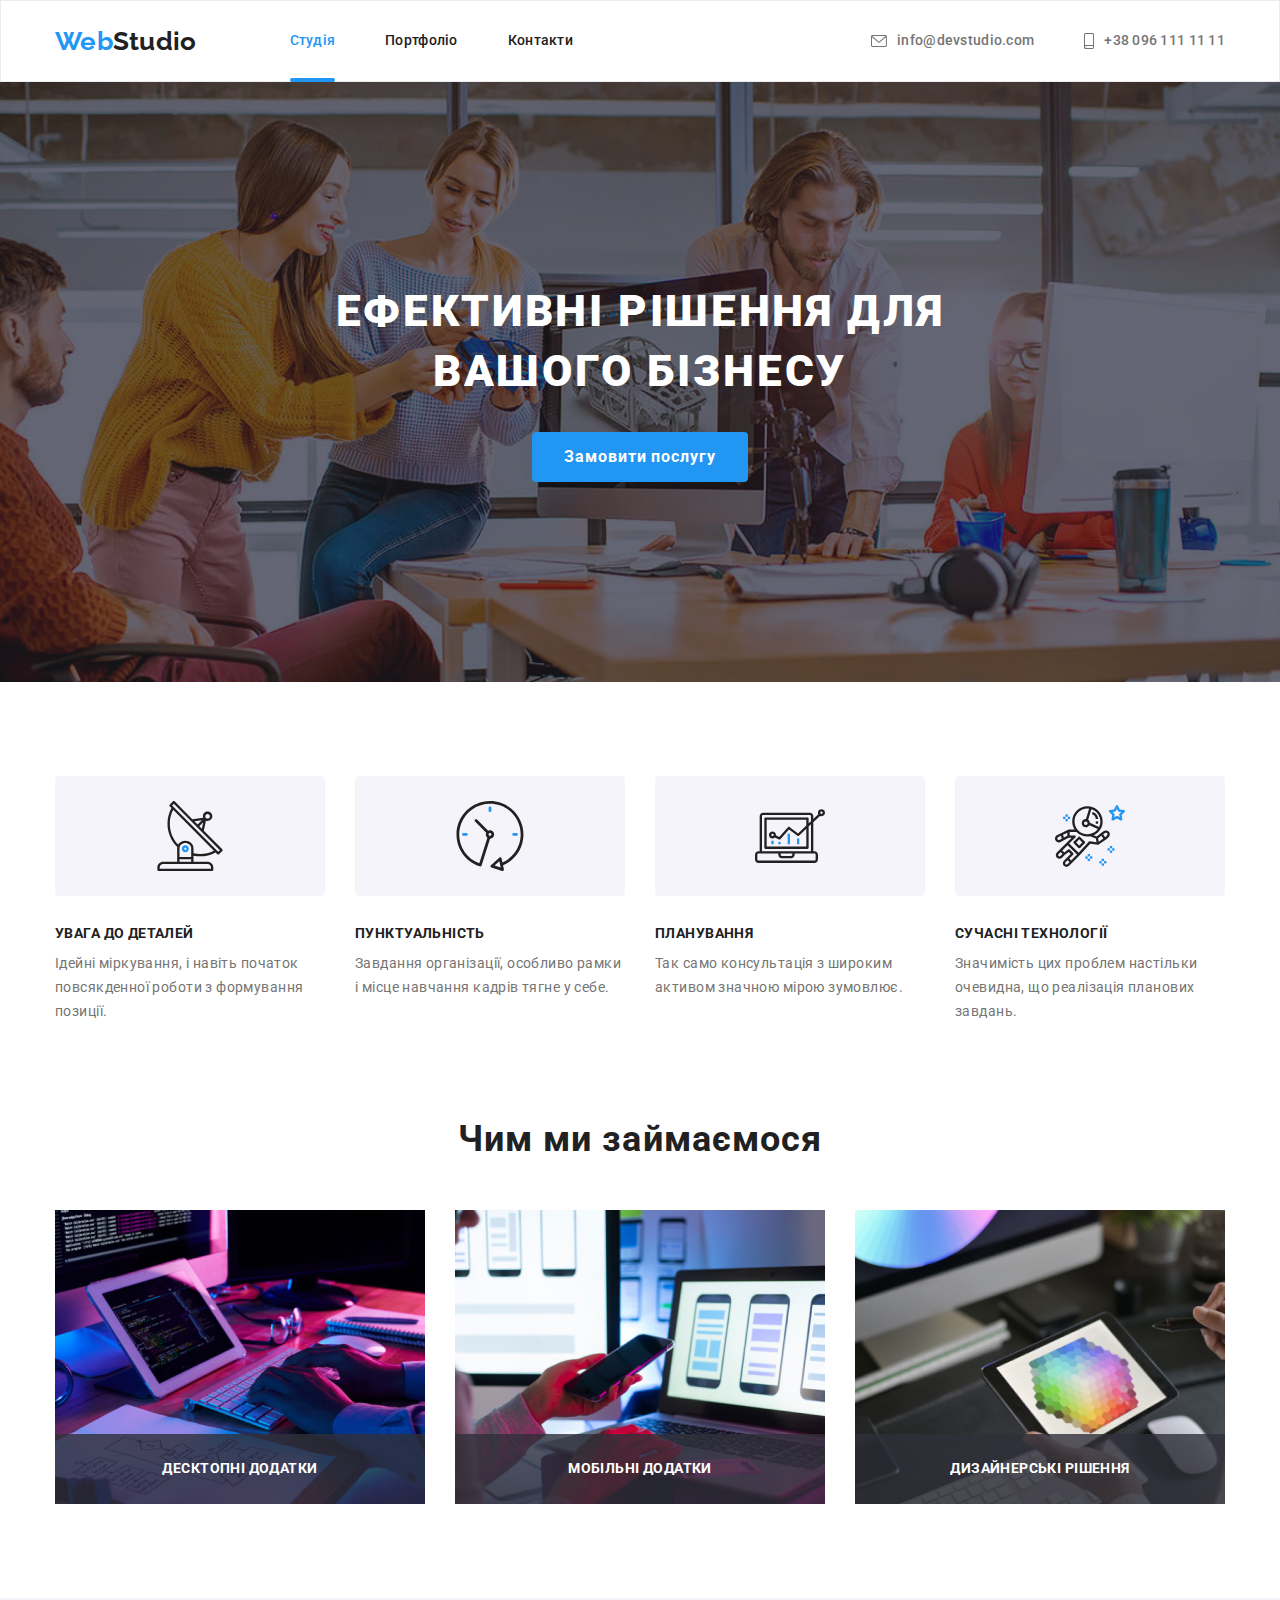
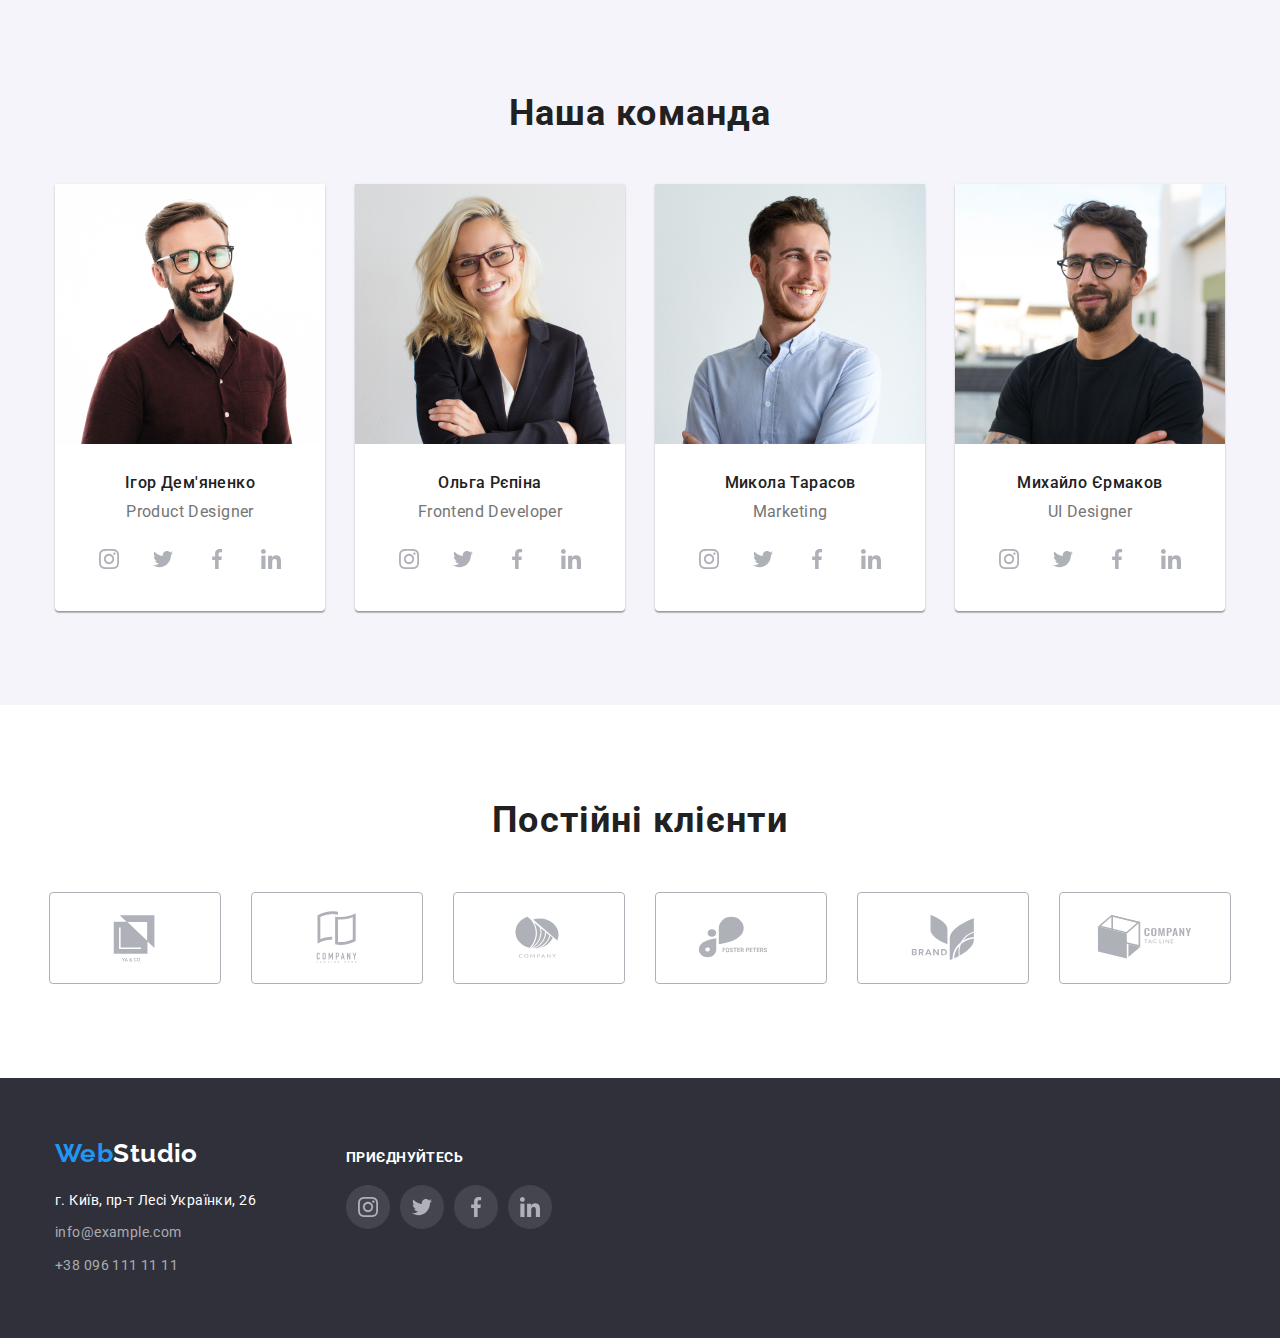
==== index.html @ fa8c1ff3 "HW4.5" ====
<!DOCTYPE html>
<html lang="uk">
  <head>
    <meta charset="UTF-8" />
    <meta http-equiv="X-UA-Compatible" content="IE=edge" />
    <meta name="viewport" content="width=device-width, initial-scale=1.0" />
    <link
      rel="stylesheet"
      href="https://cdnjs.cloudflare.com/ajax/libs/modern-normalize/2.0.0/modern-normalize.min.css"
    />
    <link rel="preconnect" href="https://fonts.googleapis.com" />
    <link rel="preconnect" href="https://fonts.gstatic.com" crossorigin />
    <link
      href="https://fonts.googleapis.com/css2?family=Raleway:wght@700&family=Roboto:wght@400;500;700;900&display=swap"
      rel="stylesheet"
    />
    <link rel="stylesheet" href="./styles/styles.css" />
    <title>WebStudio</title>
  </head>
  <body>
    <!--Header-->
    <header class="header">
      <div class="header__container container">
        <a href="./index.html" class="logo" lang="en"
          >Web<span class="logo__top">Studio</span></a
        >
        <nav class="header__nav nav">
          <ul class="nav__list">
            <li class="nav__item">
              <a href="./index.html" class="nav__link nav__link-current link"
                >Студія</a
              >
            </li>
            <li class="nav__item">
              <a href="./portfolio.html" class="nav__link link">Портфоліо</a>
            </li>
            <li class="nav__item">
              <a href="#footer__contacts" class="nav__link link">Контакти</a>
            </li>
          </ul>
        </nav>
        <ul class="info">
          <li class="info__item">
            <a href="mailto:info@devstudio.com" class="info__link link">
              <svg class="info__icon" width="16" height="12">
                <use href="/images/icons.svg#icon-mail"></use>
              </svg>
              info@devstudio.com</a
            >
          </li>
          <li class="info__item">
            <a href="tel:+380961111111" class="info__link link">
              <svg class="info__icon" width="10" height="16">
                <use href="/images/icons.svg#icon-phone"></use></svg
              >+38 096 111 11 11</a
            >
          </li>
        </ul>
      </div>
    </header>

    <main>
      <!--Hero-->
      <section class="hero">
        <h1 class="hero__title">
          Ефективні рішення для <br />
          вашого бізнесу
        </h1>
        <button class="hero__button" type="button">Замовити послугу</button>
      </section>

      <!--Advantages-->
      <section class="section advantages">
        <div class="advantages__container container">
          <h2 class="visually-hidden">Наші переваги</h2>
          <ul class="advantages__list">
            <li class="advantages__item">
              <div class="advantages__iconbox">
                <svg class="advantages__icon" width="70" height="70">
                  <use href="./images/icons.svg#icon-antenna"></use>
                </svg>
              </div>
              <h3 class="advantages__title">Увага до деталей</h3>
              <p class="advantages__description">
                Ідейні міркування, і навіть початок повсякденної роботи з
                формування позиції.
              </p>
            </li>
            <li class="advantages__item">
              <div class="advantages__iconbox">
                <svg class="advantages__icon" width="70" height="70">
                  <use href="./images/icons.svg#icon-clock1"></use>
                </svg>
              </div>
              <h3 class="advantages__title">Пунктуальність</h3>
              <p class="advantages__description">
                Завдання організації, особливо рамки і місце навчання кадрів
                тягне у себе.
              </p>
            </li>
            <li class="advantages__item">
              <div class="advantages__iconbox">
                <svg class="advantages__icon" width="70" height="70">
                  <use href="./images/icons.svg#icon-diagram1"></use>
                </svg>
              </div>
              <h3 class="advantages__title">Планування</h3>
              <p class="advantages__description">
                Так само консультація з широким активом значною мірою зумовлює.
              </p>
            </li>
            <li class="advantages__item">
              <div class="advantages__iconbox">
                <svg class="advantages__icon" width="70" height="70">
                  <use href="./images/icons.svg#icon-astronaut"></use>
                </svg>
              </div>
              <h3 class="advantages__title">Сучасні технології</h3>
              <p class="advantages__description">
                Значимість цих проблем настільки очевидна, що реалізація
                планових завдань.
              </p>
            </li>
          </ul>
        </div>
      </section>

      <!--Activities-->
      <section class="section activities">
        <div class="container">
          <h2 class="activities__title sub-title">Чим ми займаємося</h2>
          <ul class="activities__list">
            <li class="activities__item">
              <img
                class="activities__img"
                src="./images/img1.jpg"
                alt="Десктопні додатки"
                width="370"
              />
              <div class="activities__box">
                <h3 class="activities__heading">Десктопні додатки</h3>
              </div>
            </li>
            <li class="activities__item">
              <img
                class="activities__img"
                src="./images/img2.jpg"
                alt="Мобільні додатки"
                width="370"
              />
              <div class="activities__box">
                <h3 class="activities__heading">Мобільні додатки</h3>
              </div>
            </li>
            <li class="activities__item">
              <img
                class="activities__img"
                src="./images/img3.jpg"
                alt="Дизайнерські рішення"
                width="370"
              />
              <div class="activities__box">
                <h3 class="activities__heading">Дизайнерські рішення</h3>
              </div>
            </li>
          </ul>
        </div>
      </section>

      <!--Team-->
      <section class="section team">
        <div class="container">
          <h2 class="sub-title">Наша команда</h2>
          <ul class="team__list">
            <li class="team__item">
              <img
                class="team__img"
                src="./images/team1.jpg"
                alt="Ігор Дем'яненко"
                width="270"
              />
              <div class="team__content">
                <h3 class="team__title">Ігор Дем'яненко</h3>
                <p class="team__description" lang="en">Product Designer</p>
              </div>
              <ul class="team__socials socials">
                <li class="socials__item">
                  <a
                    class="socials__link"
                    href="https://www.instagram.com/"
                    rel="noopener noreferrer"
                    target="_blank"
                  >
                    <svg class="socials__icon" width="20" height="20">
                      <use href="./images/icons.svg#icon-instagram"></use>
                    </svg>
                  </a>
                </li>
                <li class="socials__item">
                  <a
                    class="socials__link"
                    href="https://twitter.com/home?lang=ru"
                    rel="noopener noreferrer"
                    target="_blank"
                  >
                    <svg class="socials__icon" width="20" height="20">
                      <use href="./images/icons.svg#icon-twitter"></use>
                    </svg>
                  </a>
                </li>
                <li class="socials__item">
                  <a
                    class="socials__link"
                    href="https://uk-ua.facebook.com/"
                    rel="noopener noreferrer"
                    target="_blank"
                  >
                    <svg class="socials__icon" width="20" height="20">
                      <use href="./images/icons.svg#icon-facebook"></use>
                    </svg>
                  </a>
                </li>
                <li class="socials__item">
                  <a
                    class="socials__link"
                    href="https://www.linkedin.com/home?originalSubdomain=ua"
                    rel="noopener noreferrer"
                    target="_blank"
                  >
                    <svg class="socials__icon" width="20" height="20">
                      <use href="./images/icons.svg#icon-linkedin"></use>
                    </svg>
                  </a>
                </li>
              </ul>
            </li>
            <li class="team__item">
              <img
                class="team__img"
                src="./images/team2.jpg"
                alt="Ольга Рєпіна"
                width="270"
              />
              <div class="team__content">
                <h3 class="team__title">Ольга Рєпіна</h3>
                <p class="team__description" lang="en">Frontend Developer</p>
              </div>
              <ul class="team__socials socials">
                <li class="socials__item">
                  <a
                    class="socials__link"
                    href="https://www.instagram.com/"
                    rel="noopener noreferrer"
                    target="_blank"
                  >
                    <svg class="socials__icon" width="20" height="20">
                      <use href="./images/icons.svg#icon-instagram"></use>
                    </svg>
                  </a>
                </li>
                <li class="socials__item">
                  <a
                    class="socials__link"
                    href="https://twitter.com/home?lang=ru"
                    rel="noopener noreferrer"
                    target="_blank"
                  >
                    <svg class="socials__icon" width="20" height="20">
                      <use href="./images/icons.svg#icon-twitter"></use>
                    </svg>
                  </a>
                </li>
                <li class="socials__item">
                  <a
                    class="socials__link"
                    href="https://uk-ua.facebook.com/"
                    rel="noopener noreferrer"
                    target="_blank"
                  >
                    <svg class="socials__icon" width="20" height="20">
                      <use href="./images/icons.svg#icon-facebook"></use>
                    </svg>
                  </a>
                </li>
                <li class="socials__item">
                  <a
                    class="socials__link"
                    href="https://www.linkedin.com/home?originalSubdomain=ua"
                    rel="noopener noreferrer"
                    target="_blank"
                  >
                    <svg class="socials__icon" width="20" height="20">
                      <use href="./images/icons.svg#icon-linkedin"></use>
                    </svg>
                  </a>
                </li>
              </ul>
            </li>
            <li class="team__item">
              <img
                class="team__img"
                src="./images/team3.jpg"
                alt="Микола Тарасов"
                width="270"
              />
              <div class="team__content">
                <h3 class="team__title">Микола Тарасов</h3>
                <p class="team__description" lang="en">Marketing</p>
              </div>
              <ul class="team__socials socials">
                <li class="socials__item">
                  <a
                    class="socials__link"
                    href="https://www.instagram.com/"
                    rel="noopener noreferrer"
                    target="_blank"
                  >
                    <svg class="socials__icon" width="20" height="20">
                      <use href="./images/icons.svg#icon-instagram"></use>
                    </svg>
                  </a>
                </li>
                <li class="socials__item">
                  <a
                    class="socials__link"
                    href="https://twitter.com/home?lang=ru"
                    rel="noopener noreferrer"
                    target="_blank"
                  >
                    <svg class="socials__icon" width="20" height="20">
                      <use href="./images/icons.svg#icon-twitter"></use>
                    </svg>
                  </a>
                </li>
                <li class="socials__item">
                  <a
                    class="socials__link"
                    href="https://uk-ua.facebook.com/"
                    rel="noopener noreferrer"
                    target="_blank"
                  >
                    <svg class="socials__icon" width="20" height="20">
                      <use href="./images/icons.svg#icon-facebook"></use>
                    </svg>
                  </a>
                </li>
                <li class="socials__item">
                  <a
                    class="socials__link"
                    href="https://www.linkedin.com/home?originalSubdomain=ua"
                    rel="noopener noreferrer"
                    target="_blank"
                  >
                    <svg class="socials__icon" width="20" height="20">
                      <use href="./images/icons.svg#icon-linkedin"></use>
                    </svg>
                  </a>
                </li>
              </ul>
            </li>
            <li class="team__item">
              <img
                class="team__img"
                src="./images/team4.jpg"
                alt="Михайло Єрмаков"
                width="270"
              />
              <div class="team__content">
                <h3 class="team__title">Михайло Єрмаков</h3>
                <p class="team__description" lang="en">UI Designer</p>
              </div>
              <ul class="team__socials socials">
                <li class="socials__item">
                  <a
                    class="socials__link"
                    href="https://www.instagram.com/"
                    rel="noopener noreferrer"
                    target="_blank"
                  >
                    <svg class="socials__icon" width="20" height="20">
                      <use href="./images/icons.svg#icon-instagram"></use>
                    </svg>
                  </a>
                </li>
                <li class="socials__item">
                  <a
                    class="socials__link"
                    href="https://twitter.com/home?lang=ru"
                    rel="noopener noreferrer"
                    target="_blank"
                  >
                    <svg class="socials__icon" width="20" height="20">
                      <use href="./images/icons.svg#icon-twitter"></use>
                    </svg>
                  </a>
                </li>
                <li class="socials__item">
                  <a
                    class="socials__link"
                    href="https://uk-ua.facebook.com/"
                    rel="noopener noreferrer"
                    target="_blank"
                  >
                    <svg class="socials__icon" width="20" height="20">
                      <use href="./images/icons.svg#icon-facebook"></use>
                    </svg>
                  </a>
                </li>
                <li class="socials__item">
                  <a
                    class="socials__link"
                    href="https://www.linkedin.com/home?originalSubdomain=ua"
                    rel="noopener noreferrer"
                    target="_blank"
                  >
                    <svg class="socials__icon" width="20" height="20">
                      <use href="./images/icons.svg#icon-linkedin"></use>
                    </svg>
                  </a>
                </li>
              </ul>
            </li>
          </ul>
        </div>
      </section>

      <!--Clients-->
      <section class="section clients">
        <div class="container">
          <h2 class="sub-title">Постійні клієнти</h2>
          <ul class="clients__list">
            <li class="clients__item">
              <a class="clients__link" href="#">
                <svg class="clients__icon" width="106" height="60">
                  <use href="./images/icons.svg#icon-client1"></use>
                </svg>
              </a>
            </li>
            <li class="clients__item">
              <a class="clients__link" href="#">
                <svg class="clients__icon" width="106" height="60">
                  <use href="./images/icons.svg#icon-client2"></use>
                </svg>
              </a>
            </li>
            <li class="clients__item">
              <a class="clients__link" href="#">
                <svg class="clients__icon" width="106" height="60">
                  <use href="./images/icons.svg#icon-client3"></use>
                </svg>
              </a>
            </li>
            <li class="clients__item">
              <a class="clients__link" href="#">
                <svg class="clients__icon" width="106" height="60">
                  <use href="./images/icons.svg#icon-client4"></use>
                </svg>
              </a>
            </li>
            <li class="clients__item">
              <a class="clients__link" href="#">
                <svg class="clients__icon" width="106" height="60">
                  <use href="./images/icons.svg#icon-client5"></use>
                </svg>
              </a>
            </li>
            <li class="clients__item">
              <a class="clients__link" href="#">
                <svg class="clients__icon" width="106" height="60">
                  <use href="./images/icons.svg#icon-client6"></use>
                </svg>
              </a>
            </li>
          </ul>
        </div>
      </section>
    </main>

    <!--Footer-->
    <footer class="footer">
      <div class="footer__container container">
        <div class="footer__contacts" id="footer__contacts">
          <a href="./index.html" class="logo" lang="en"
            >Web<span class="logo_buttom">Studio</span></a
          >
          <address class="footer__address address">
            <p class="address__info">г. Київ, пр-т Лесі Українки, 26</p>
            <ul class="address__list">
              <li class="address__item">
                <a href="mailto:info@devstudio.com" class="address__link">
                  info@example.com</a
                >
              </li>
              <li class="address__item">
                <a href="tel:+380961111111" class="address__link"
                  >+38 096 111 11 11</a
                >
              </li>
            </ul>
          </address>
        </div>

        <div class="footer__socials">
          <p class="footer__title">Приєднуйтесь</p>
          <ul class="socials">
            <li class="socials__item">
              <a
                class="socials__link socials__link--footer"
                href="https://www.instagram.com/"
                rel="noopener noreferrer"
                target="_blank"
              >
                <svg class="socials__icon" width="20" height="20">
                  <use href="./images/icons.svg#icon-instagram"></use>
                </svg>
              </a>
            </li>
            <li class="socials__item">
              <a
                class="socials__link socials__link--footer"
                href="https://twitter.com/home?lang=ru"
                rel="noopener noreferrer"
                target="_blank"
              >
                <svg class="socials__icon" width="20" height="20">
                  <use href="./images/icons.svg#icon-twitter"></use>
                </svg>
              </a>
            </li>
            <li class="socials__item">
              <a
                class="socials__link socials__link--footer"
                href="https://uk-ua.facebook.com/"
                rel="noopener noreferrer"
                target="_blank"
              >
                <svg class="socials__icon" width="20" height="20">
                  <use href="./images/icons.svg#icon-facebook"></use>
                </svg>
              </a>
            </li>
            <li class="socials__item">
              <a
                class="socials__link socials__link--footer"
                href="https://www.linkedin.com/home?originalSubdomain=ua"
                rel="noopener noreferrer"
                target="_blank"
              >
                <svg class="socials__icon" width="20" height="20">
                  <use href="./images/icons.svg#icon-linkedin"></use>
                </svg>
              </a>
            </li>
          </ul>
        </div>
      </div>
    </footer>
  </body>
</html>
---- styles/styles.css ----
:root {
  --main-font: "Roboto", sans-serif;
  --second-font: "Raleway", sans-serif;

  --main-color: #757575;
  --accent-color: #2196f3;
  --dark-color: #212121;
  --light-color: #ffffff;

  --dark-background: #2f303a;
  --light-background: #f5f4fa;
  --button-background: #2196f3;

  --icon-fill: #afb1b8;

  --transition-duration: 300ms;
  --transition-timing-function: cubic-bezier(0.4, 0, 0.2, 1);
}

*,
*::before,
*::after {
  box-sizing: border-box;
}

.visually-hidden {
  position: absolute !important;
  clip: rect(1px 1px 1px 1px);
  clip: rect(1px, 1px, 1px, 1px);
  padding: 0 !important;
  border: 0 !important;
  height: 1px !important;
  width: 1px !important;
  overflow: hidden;
}

body {
  margin: 0;
  padding: 0;

  color: var(--main-color);
  font-size: 14px;
  letter-spacing: 0.03em;
  font-family: var(--main-font);
}

h1,
h2,
h3,
p,
ul {
  margin: 0;
  padding: 0;
}

ul {
  list-style: none;
}

a {
  text-decoration: none;
  font-family: var(--main-font);
  cursor: pointer;
}

img {
  display: block;
}

.section {
  padding-top: 94px;
  padding-bottom: 94px;
}
.container {
  margin: 0 auto;
  padding-left: 15px;
  padding-right: 15px;
  width: 1200px;
}

.sub-title {
  margin-bottom: 50px;

  font-size: 36px;
  line-height: 1.17;
  text-align: center;
  letter-spacing: 0.03em;

  color: var(--dark-color);
}

.logo {
  font-family: var(--second-font);
  font-size: 26px;
  font-weight: 700;
  color: var(--accent-color);

  line-height: 1.19;
}

.logo_buttom {
  color: var(--light-color);
}

/*Header*/

.header {
  letter-spacing: 0.02em;
  line-height: 1.14;
  font-weight: 500;

  border: 1px solid #ececec;
}

.header__container {
  display: flex;
  align-items: center;
}

.logo__top {
  margin-right: 93px;

  color: var(--dark-color);
}

.nav__list {
  display: flex;
}

.nav__item:not(:last-child) {
  margin-right: 50px;
}

.nav__link {
  display: block;
  position: relative;
  padding-top: 32px;
  padding-bottom: 32px;

  color: var(--dark-color);

  transition-property: color;
  transition-duration: var(--transition-duration);
  transition-timing-function: var(--transition-timing-function);
}

.nav__link-current,
.link:hover,
.link:focus,
.link:active {
  color: var(--accent-color);
}

.nav__link-current::after {
  display: block;
  height: 4px;
  width: 100%;
  bottom: -1px;
  position: absolute;
  content: "";

  background-color: var(--button-background);
  border-radius: 2px;
}

.info {
  display: flex;
  margin-left: auto;
  gap: 50px;
}

.info__link {
  display: flex;
  align-items: center;
  padding-top: 32px;
  padding-bottom: 32px;

  color: var(--main-color);

  transition-property: color;
  transition-duration: var(--transition-duration);
  transition-timing-function: var(--transition-timing-function);
}

.info__icon {
  margin-right: 10px;

  fill: currentColor;
}

/*Hero*/

.hero {
  max-width: 1600px;
  margin: 0 auto;
  padding-top: 200px;
  padding-bottom: 200px;

  text-align: center;

  background-image: linear-gradient(
      to right,
      rgba(47, 48, 58, 0.4),
      rgba(47, 48, 58, 0.4)
    ),
    url(../images/hero.jpg);

  background-position: center;
  background-repeat: no-repeat;
}

.hero__title {
  margin-bottom: 30px;

  color: var(--light-color);
  font-style: normal;
  font-weight: 900;
  font-size: 44px;
  line-height: 1.36;
  letter-spacing: 0.06em;
  text-transform: uppercase;
}

.hero__button {
  padding: 10px 32px;

  font-weight: 700;
  font-size: 16px;
  line-height: 1.88;
  align-items: center;
  text-align: center;
  letter-spacing: 0.06em;
  color: var(--light-color);

  background-color: var(--button-background);
  border-radius: 4px;
  border-style: none;

  cursor: pointer;
  transition-property: opacity;
  transition-duration: var(--transition-duration);
  transition-timing-function: var(--transition-timing-function);
}

.hero__button:hover,
.hero__button:active,
.hero__button:focus {
  opacity: 0.8;
}

/*Advantages*/

.advantages {
  padding-bottom: 0;
}

.advantages__list {
  display: flex;
  margin-left: -30px;
}

.advantages__item {
  width: calc((100% - 3 * 30px) / 3);
  margin-left: 30px;
}

.advantages__iconbox {
  height: 120px;
  display: flex;
  justify-content: center;
  align-items: center;
  margin-bottom: 30px;
  background: var(--light-background);
  border-radius: 4px;
}

.advantages__title {
  margin-bottom: 10px;

  color: var(--dark-color);
  font-weight: 700;
  font-size: 14px;
  line-height: 1.14;
  text-transform: uppercase;
}

.advantages__description {
  line-height: 1.71;
}

/*Activities*/

.activities__list {
  display: flex;
  margin-left: -30px;
}

.activities__item {
  position: relative;
  width: calc((100% - 3 * 30px) / 3);
  margin-left: 30px;
}

.activities__box {
  height: 70px;
  width: 100%;
  position: absolute;
  bottom: 0;

  display: flex;
  justify-content: center;
  align-items: center;

  background: rgba(47, 48, 58, 0.8);
}

.activities__heading {
  font-size: 14px;
  line-height: 1.14;
  text-transform: uppercase;
  color: #ffffff;
}

/*Team*/

.team {
  background-color: var(--light-background);
}

.team__list {
  display: flex;
  margin-left: -30px;
}

.team__item {
  width: calc((100% - 4 * 30px) / 4);
  margin-left: 30px;
  padding-bottom: 30px;

  background-color: var(--light-color);
  box-shadow: 0px 1px 3px rgba(0, 0, 0, 0.12), 0px 1px 1px rgba(0, 0, 0, 0.14),
    0px 2px 1px rgba(0, 0, 0, 0.2);
  border-radius: 0px 0px 4px 4px;
}

.team__content {
  margin-top: 30px;
  margin-bottom: 16px;
  text-align: center;
  font-size: 16px;
  line-height: 1.18;
}

.team__title {
  margin-bottom: 10px;

  font-weight: 500;
  font-size: 16px;
  color: var(--dark-color);
}

.socials {
  display: flex;
  justify-content: center;
  align-items: center;
  gap: 10px;
}

.socials__link {
  display: flex;
  justify-content: center;
  align-items: center;
  width: 44px;
  height: 44px;

  border-radius: 50%;

  transition-property: background-color;
  transition-duration: var(--transition-duration);
  transition-timing-function: var(--transition-timing-function);
}

.socials__link:hover {
  background-color: var(--button-background);
}

.socials__icon {
  fill: var(--icon-fill);

  transition-property: fill;
  transition-duration: var(--transition-duration);
  transition-timing-function: var(--transition-timing-function);
}

.socials__link:hover .socials__icon {
  fill: var(--light-color);
}

/*Clients*/
.clients__list {
  display: flex;
  justify-content: center;
  align-items: center;
  gap: 30px;
}

.clients__link {
  display: flex;
  justify-content: center;
  align-items: center;
  padding: 15px 32px;

  border: 1px solid var(--icon-fill);
  border-radius: 4px;

  transition-property: border;
  transition-duration: var(--transition-duration);
  transition-timing-function: var(--transition-timing-function);
}

.clients__link:hover {
  border-color: var(--button-background);
}

.clients__icon {
  fill: var(--icon-fill);

  transition-property: fill;
  transition-duration: var(--transition-duration);
  transition-timing-function: var(--transition-timing-function);
}

.clients__link:hover .clients__icon {
  fill: var(--button-background);
}

/*Footer*/
.footer {
  padding-top: 60px;
  padding-bottom: 60px;

  background-color: var(--dark-background);
}

.footer__container {
  display: flex;
  align-items: baseline;
}

.footer__address {
  margin-top: 20px;

  font-style: normal;
  line-height: 1.71;
}

.address__info {
  margin-bottom: 9px;
  color: var(--light-color);
}

.address__item:not(:last-child) {
  margin-bottom: 9px;
}

.address__link {
  color: rgba(255, 255, 255, 0.6);

  transition-property: opacity;
  transition-duration: var(--transition-duration);
  transition-timing-function: var(--transition-timing-function);
}

.address__link:hover,
.address__link:focus,
.address__link:active {
  opacity: 0.7;
}

.footer__socials {
  margin-left: 90px;
}

.footer__title {
  margin-bottom: 20px;

  text-transform: uppercase;
  font-weight: 700;
  color: var(--light-color);
}

.socials__link--footer {
  background: rgba(255, 255, 255, 0.1);
}

/*Portfolio*/
.buttons-list {
  display: flex;
  justify-content: center;
  gap: 8px;
  margin-bottom: 50px;
}

.buttons-list__button {
  padding: 6px 22px;

  font-size: 16px;
  line-height: 1.625;
  font-weight: 500;
  letter-spacing: 0.03em;

  background-color: var(--light-background);
  border-radius: 4px;
  border-style: none;

  transition-property: background-color, color, box-shadow;
  transition-duration: var(--transition-duration);
  transition-timing-function: var(--transition-timing-function);
}

.buttons-list__button:hover,
.buttons-list__button:active,
.buttons-list__button:focus {
  color: var(--light-color);

  background-color: var(--button-background);
  box-shadow: 0px 3px 1px rgba(0, 0, 0, 0.1), 0px 1px 2px rgba(0, 0, 0, 0.08),
    0px 2px 2px rgba(0, 0, 0, 0.12);
  cursor: pointer;
}

.portfolio__list {
  display: flex;
  flex-wrap: wrap;
  margin-top: -30px;
  margin-left: -30px;
}

.portfolio__item {
  width: calc((100% - 3 * 30px) / 3);
  margin-top: 30px;
  margin-left: 30px;
}

.portfolio__link {
  display: block;

  transition-property: box-shadow;
  transition-duration: var(--transition-duration);
  transition-timing-function: var(--transition-timing-function);
}

.portfolio__link:hover {
  box-shadow: 0px 1px 1px rgba(0, 0, 0, 0.12), 0px 4px 4px rgba(0, 0, 0, 0.06),
    1px 4px 6px rgba(0, 0, 0, 0.16);
}
.portfolio__text {
  padding-top: 20px;
  padding-bottom: 20px;
  padding-left: 24px;

  border: 1px solid #eeeeee;
  border-top: none;
}

.portfolio__box {
  position: relative;

  overflow: hidden;
}

.portfolio__description {
  height: 100%;
  position: absolute;
  top: 0;
  padding: 63px 24px;

  font-size: 18px;
  line-height: 1.56;
  color: var(--light-color);

  background: rgba(33, 150, 243, 0.9);

  transform: translateY(100%);
  z-index: 0;

  transition-property: transform;
  transition-duration: var(--transition-duration);
  transition-timing-function: var(--transition-timing-function);
}

.portfolio__link:hover .portfolio__description {
  transform: translateY(0);
}

.portfolio__heading {
  font-weight: 700;
  font-size: 18px;
  line-height: 2;

  letter-spacing: 0.06em;

  color: var(--dark-color);
}

.portfolio__sub-title {
  font-size: 16px;
  line-height: 1.88;
  color: var(--main-color);
}
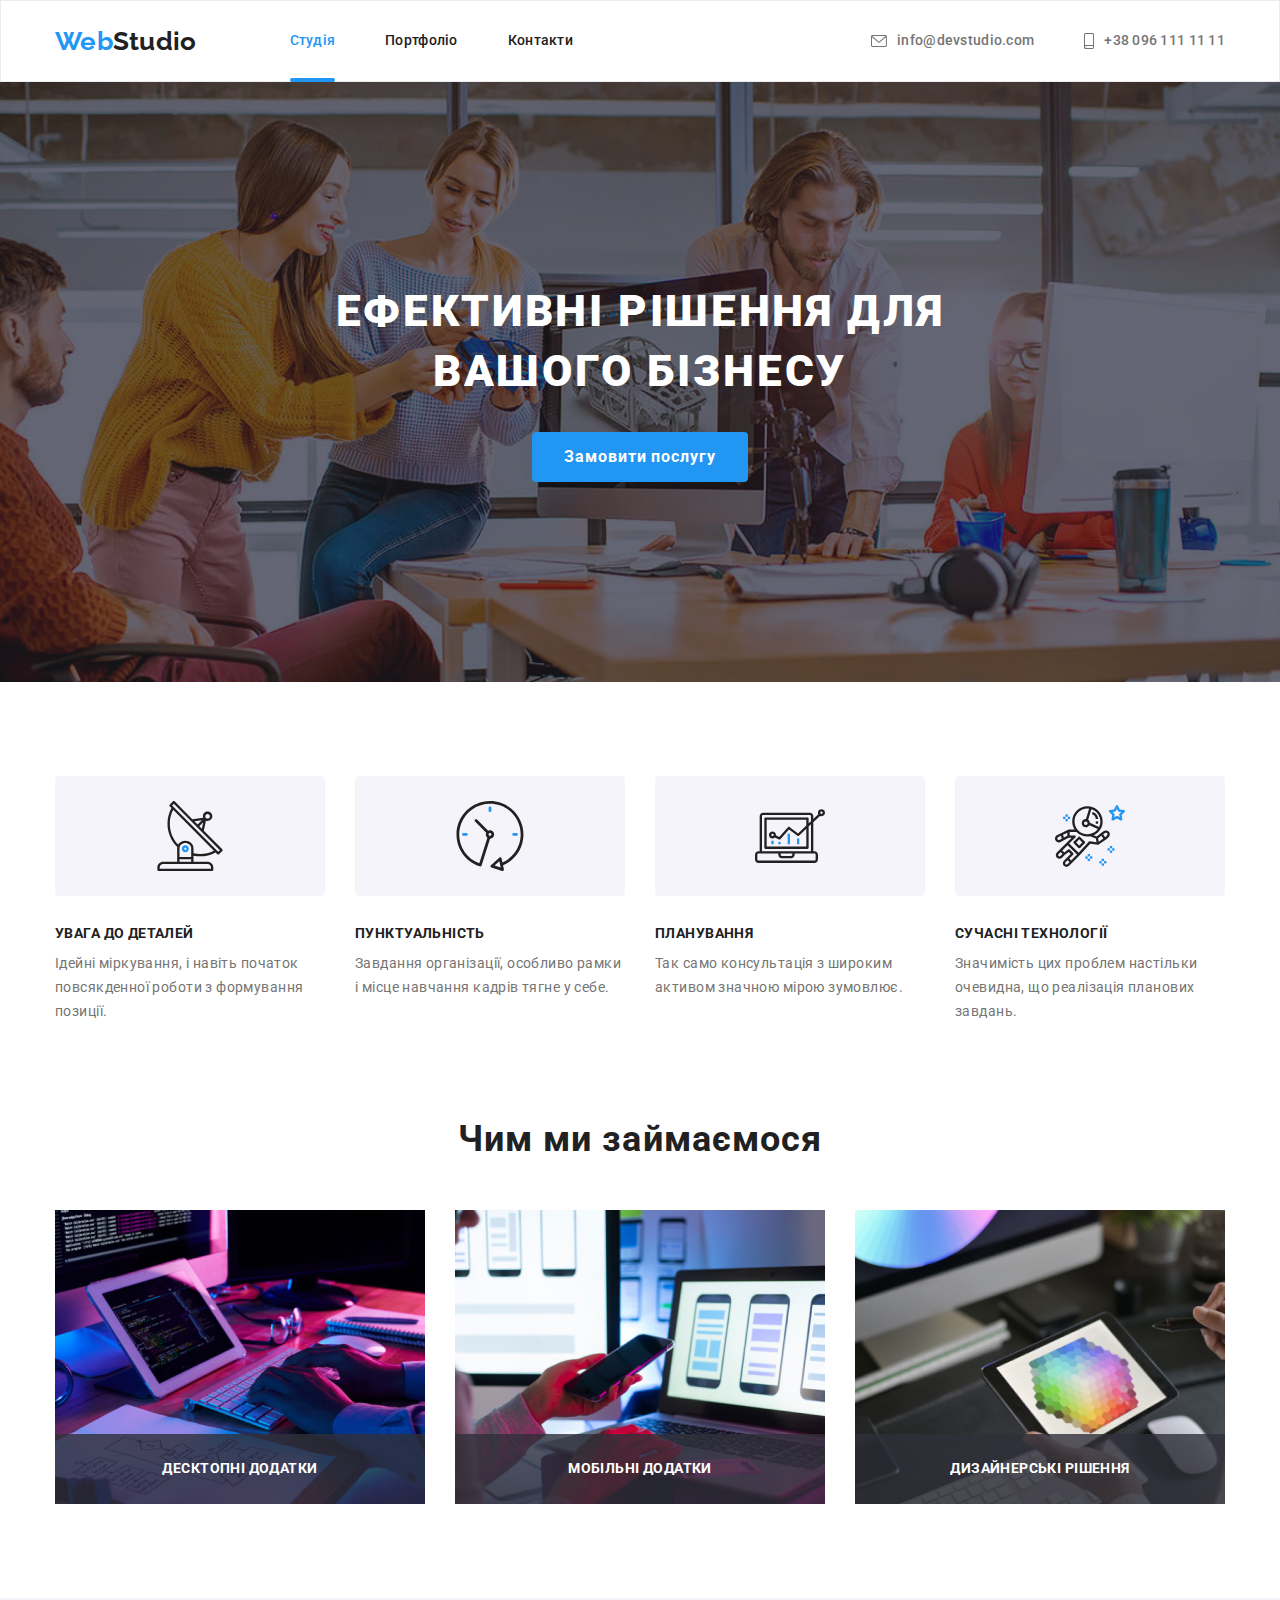
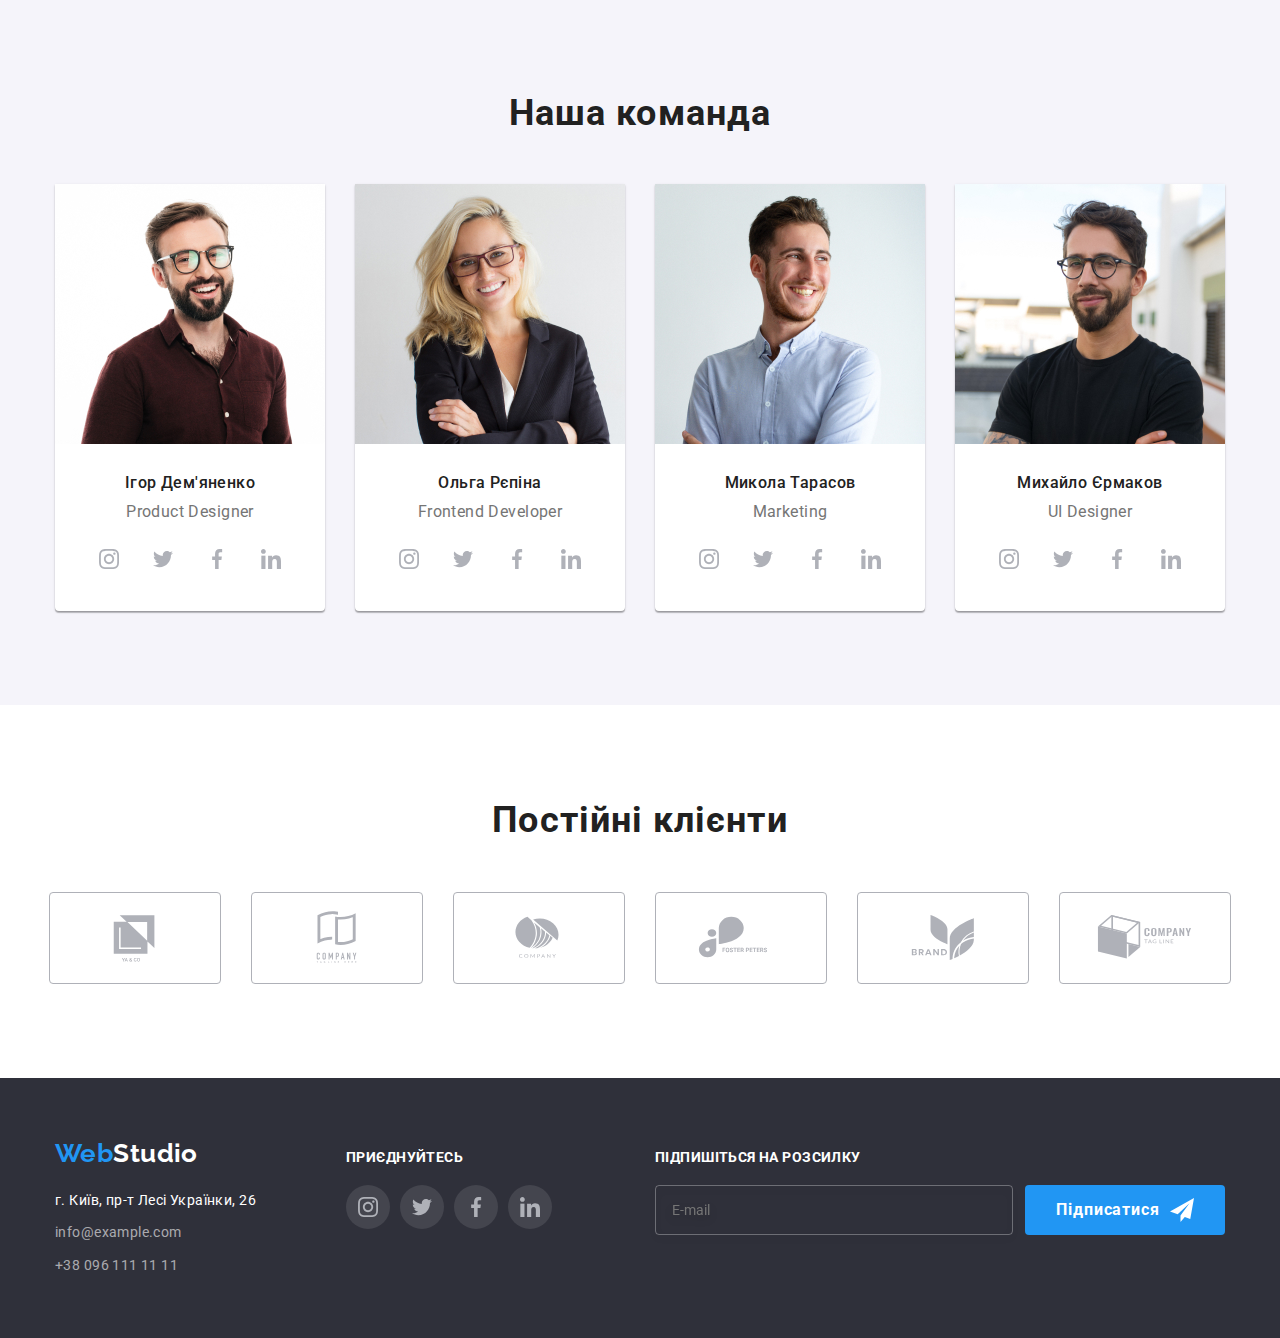
==== commit ec73a509: "HW6" ====
--- a/index.html
+++ b/index.html
@@ -4,6 +4,24 @@
     <meta charset="UTF-8" />
     <meta http-equiv="X-UA-Compatible" content="IE=edge" />
     <meta name="viewport" content="width=device-width, initial-scale=1.0" />
+    <link
+      rel="apple-touch-icon"
+      sizes="180x180"
+      href="images/favicon//apple-touch-icon.png"
+    />
+    <link
+      rel="icon"
+      type="image/png"
+      sizes="32x32"
+      href="images/favicon//favicon-32x32.png"
+    />
+    <link
+      rel="icon"
+      type="image/png"
+      sizes="16x16"
+      href="images/favicon//favicon-16x16.png"
+    />
+    <link rel="manifest" href="images/favicon//site.webmanifest" />
     <link
       rel="stylesheet"
       href="https://cdnjs.cloudflare.com/ajax/libs/modern-normalize/2.0.0/modern-normalize.min.css"
@@ -43,7 +61,7 @@
           <li class="info__item">
             <a href="mailto:info@devstudio.com" class="info__link link">
               <svg class="info__icon" width="16" height="12">
-                <use href="/images/icons.svg#icon-mail"></use>
+                <use href="./images/icons.svg#icon-mail"></use>
               </svg>
               info@devstudio.com</a
             >
@@ -51,7 +69,7 @@
           <li class="info__item">
             <a href="tel:+380961111111" class="info__link link">
               <svg class="info__icon" width="10" height="16">
-                <use href="/images/icons.svg#icon-phone"></use></svg
+                <use href="./images/icons.svg#icon-phone"></use></svg
               >+38 096 111 11 11</a
             >
           </li>
@@ -66,7 +84,9 @@
           Ефективні рішення для <br />
           вашого бізнесу
         </h1>
-        <button class="hero__button" type="button">Замовити послугу</button>
+        <button class="hero__button" type="button" data-modal-open>
+          Замовити послугу
+        </button>
       </section>
 
       <!--Advantages-->
@@ -553,7 +573,84 @@
             </li>
           </ul>
         </div>
+        <div class="footer__subscription">
+          <p class="footer__title">Підпишіться на розсилку</p>
+          <form class="footer__form" action="">
+            <input
+              class="footer__input"
+              type="email"
+              name="email"
+              placeholder="E-mail"
+            />
+            <button class="footer__button" type="submit">
+              Підписатися
+              <svg class="" width="24" height="24">
+                <use href="./images/icons.svg#icon-send"></use>
+              </svg>
+            </button>
+          </form>
+        </div>
       </div>
     </footer>
+
+    <!--Модалка-->
+    <div class="backdrop is-hidden" data-modal>
+      <div class="modal">
+        <button class="modal__btn" type="button" data-modal-close>
+          <svg class="modal__icon--btn" width="11" height="11">
+            <use href="./images/icons.svg#icon-cross"></use>
+          </svg>
+        </button>
+        <form action="" class="modal__form">
+          <p class="modal__heading">Залиште свої дані, ми вам передзвонимо</p>
+          <label class="modal__label" for="name">Ім'я</label>
+          <div class="modal__field">
+            <input class="modal__input" type="text" id="name" required />
+            <svg class="modal__icon" width="18" height="18">
+              <use href="./images/icons.svg#icon-person"></use>
+            </svg>
+          </div>
+          <label class="modal__label" for="phone">Телефон</label>
+          <div class="modal__field">
+            <input class="modal__input" type="tel" id="phone" required />
+            <svg class="modal__icon" width="18" height="18">
+              <use href="./images/icons.svg#icon-tel"></use>
+            </svg>
+          </div>
+          <label class="modal__label" for="email">Пошта</label>
+          <div class="modal__field">
+            <input class="modal__input" type="email" id="email" required />
+            <svg class="modal__icon" width="18" height="18">
+              <use href="./images/icons.svg#icon-email"></use>
+            </svg>
+          </div>
+          <label class="modal__label" for="email">Коментар</label>
+          <textarea
+            class="modal__comment"
+            name="comment"
+            id="comment"
+            placeholder="Введіть текст"
+          ></textarea>
+
+          <label class="modal__label--check" for="check">
+            <input
+              class="visually-hidden modal__input--check"
+              type="checkbox"
+              name="check"
+              id="check"
+            />
+            <span class="modal__check">
+              <svg class="modal__icon--check" width="11" height="8">
+                <use href="./images/icons.svg#icon-check"></use>
+              </svg>
+            </span>
+            Погоджуюся з розсилкою та приймаю
+            <a class="modal__link" href="#"> Умови договору</a></label
+          >
+          <button class="modal__submit" type="submit">Відправити</button>
+        </form>
+      </div>
+    </div>
+    <script src="./js/modal.js"></script>
   </body>
 </html>
--- a/styles/styles.css
+++ b/styles/styles.css
@@ -227,7 +227,7 @@
   font-weight: 700;
   font-size: 16px;
   line-height: 1.88;
-  align-items: center;
+
   text-align: center;
   letter-spacing: 0.06em;
   color: var(--light-color);
@@ -493,6 +493,66 @@
   background: rgba(255, 255, 255, 0.1);
 }
 
+.footer__subscription {
+  margin-left: auto;
+}
+
+.footer__form {
+  display: flex;
+}
+
+.footer__input {
+  display: flex;
+  align-items: center;
+  width: 358px;
+  height: 50px;
+  margin-right: 12px;
+  padding-left: 16px;
+
+  color: var(--main-color);
+
+  background-color: inherit;
+  border: 1px solid rgba(255, 255, 255, 0.3);
+  filter: drop-shadow(0px 4px 4px rgba(0, 0, 0, 0.15));
+  border-radius: 4px;
+
+  transition-property: border-color;
+  transition-duration: var(--transition-duration);
+  transition-timing-function: var(--transition-timing-function);
+
+  outline: none;
+  cursor: pointer;
+}
+
+.footer__input:focus,
+.footer__input:hover,
+.footer__input:active {
+  border-color: var(--accent-color);
+}
+
+.footer__button {
+  width: 200px;
+  display: flex;
+  justify-content: center;
+  align-items: center;
+  gap: 10px;
+
+  font-weight: 700;
+  font-size: 16px;
+  line-height: 1.88;
+  letter-spacing: 0.06em;
+  color: var(--light-color);
+  background-color: var(--button-background);
+
+  border-radius: 4px;
+  border-style: none;
+
+  cursor: pointer;
+  transition-property: opacity;
+  transition-duration: var(--transition-duration);
+  transition-timing-function: var(--transition-timing-function);
+}
+
 /*Portfolio*/
 .buttons-list {
   display: flex;
@@ -608,3 +668,232 @@
   line-height: 1.88;
   color: var(--main-color);
 }
+
+/*Backdrop*/
+
+.backdrop {
+  position: fixed;
+  top: 0;
+  left: 0;
+  width: 100%;
+  height: 100%;
+
+  background: rgba(0, 0, 0, 0.2);
+
+  transition-duration: opacity;
+  transition-duration: var(--transition-duration);
+  transition-timing-function: var(--transition-timing-function);
+}
+
+.backdrop.is-hidden {
+  opacity: 0;
+  pointer-events: none;
+}
+
+.modal {
+  position: absolute;
+  top: 50%;
+  left: 50%;
+  transform: translate(-50%, -50%) scale(1);
+
+  width: 528px;
+  min-height: 581px;
+  padding: 40px;
+
+  box-shadow: 0px 1px 3px rgba(0, 0, 0, 0.12), 0px 1px 1px rgba(0, 0, 0, 0.14),
+    0px 2px 1px rgba(0, 0, 0, 0.2);
+  border-radius: 4px;
+  background: var(--light-color);
+
+  transition-duration: transform;
+  transition-duration: var(--transition-duration);
+  transition-timing-function: var(--transition-timing-function);
+}
+
+.is-hidden .modal {
+  transform: translate(-50%, -50%) scale(0.8);
+}
+
+.modal__btn {
+  display: flex;
+  justify-content: center;
+  align-items: center;
+  width: 30px;
+  height: 30px;
+
+  position: absolute;
+  top: 8px;
+  right: 8px;
+
+  background: transparent;
+  border-radius: 50%;
+  border: 1px solid rgba(0, 0, 0, 0.1);
+
+  cursor: pointer;
+}
+
+.modal__icon--btn {
+  transition-duration: fill;
+  transition-duration: var(--transition-duration);
+  transition-timing-function: var(--transition-timing-function);
+}
+
+.modal__btn:hover .modal__icon--btn,
+.modal__btn:active .modal__icon--btn,
+.modal__btn:focus .modal__icon--btn {
+  fill: var(--accent-color);
+}
+
+/*Modal form*/
+
+.modal__heading {
+  margin-bottom: 12px;
+
+  text-align: center;
+  font-weight: 700;
+  font-size: 20px;
+  line-height: 1.15;
+  color: var(--dark-color);
+}
+
+.modal__label {
+  display: block;
+  margin-bottom: 4px;
+
+  font-size: 12px;
+  line-height: 1.17;
+  letter-spacing: 0.01em;
+}
+
+.modal__field {
+  position: relative;
+  margin-bottom: 10px;
+}
+
+.modal__icon {
+  position: absolute;
+  top: 50%;
+  left: 12px;
+  transform: translateY(-50%);
+
+  transition-duration: fill;
+  transition-duration: var(--transition-duration);
+  transition-timing-function: var(--transition-timing-function);
+}
+
+.modal__input {
+  width: 100%;
+  height: 40px;
+  padding-left: 42px;
+
+  font-size: 12px;
+  line-height: 1.17;
+  letter-spacing: 0.01em;
+
+  border: 1px solid rgba(33, 33, 33, 0.2);
+  border-radius: 4px;
+
+  outline: none;
+  transition-duration: border-color;
+  transition-duration: var(--transition-duration);
+  transition-timing-function: var(--transition-timing-function);
+
+  cursor: pointer;
+}
+
+.modal__input:focus,
+.modal__input:hover,
+.modal__input:active,
+.modal__comment:focus,
+.modal__comment:active,
+.modal__comment:hover {
+  border-color: var(--accent-color);
+}
+
+.modal__input:hover + .modal__icon {
+  fill: var(--accent-color);
+}
+
+.modal__comment {
+  width: 100%;
+  height: 120px;
+  margin-bottom: 20px;
+  padding: 12px 16px;
+
+  font-size: 12px;
+  line-height: 1.17;
+  letter-spacing: 0.01em;
+
+  border: 1px solid rgba(33, 33, 33, 0.2);
+  border-radius: 4px;
+
+  resize: none;
+  outline: none;
+
+  transition-duration: border-color;
+  transition-duration: var(--transition-duration);
+  transition-timing-function: var(--transition-timing-function);
+}
+
+.modal__comment::placeholder {
+  color: rgba(117, 117, 117, 0.5);
+}
+
+.modal__label--check {
+  display: flex;
+  justify-content: center;
+  align-items: center;
+  margin-bottom: 30px;
+
+  cursor: pointer;
+}
+
+.modal__label--check:focus-within .modal__check {
+  border-color: var(--button-background);
+}
+
+.modal__check {
+  display: flex;
+  justify-content: center;
+  align-items: center;
+
+  width: 16px;
+  height: 16px;
+  margin-right: 7px;
+
+  border: 2px solid var(--dark-color);
+  border-radius: 4px;
+}
+
+.modal__input--check:checked + .modal__check {
+  border-color: var(--button-background);
+  background-color: var(--button-background);
+}
+
+.modal__link {
+  margin-left: 3px;
+  color: var(--accent-color);
+  text-decoration: underline;
+}
+
+.modal__submit {
+  display: block;
+  margin: 0 auto;
+  padding: 10px 52px;
+  font-weight: 700;
+  font-size: 16px;
+  line-height: 1.88;
+
+  text-align: center;
+  letter-spacing: 0.06em;
+  color: var(--light-color);
+  background-color: var(--button-background);
+
+  border-radius: 4px;
+  border-style: none;
+
+  cursor: pointer;
+  transition-property: opacity;
+  transition-duration: var(--transition-duration);
+  transition-timing-function: var(--transition-timing-function);
+}
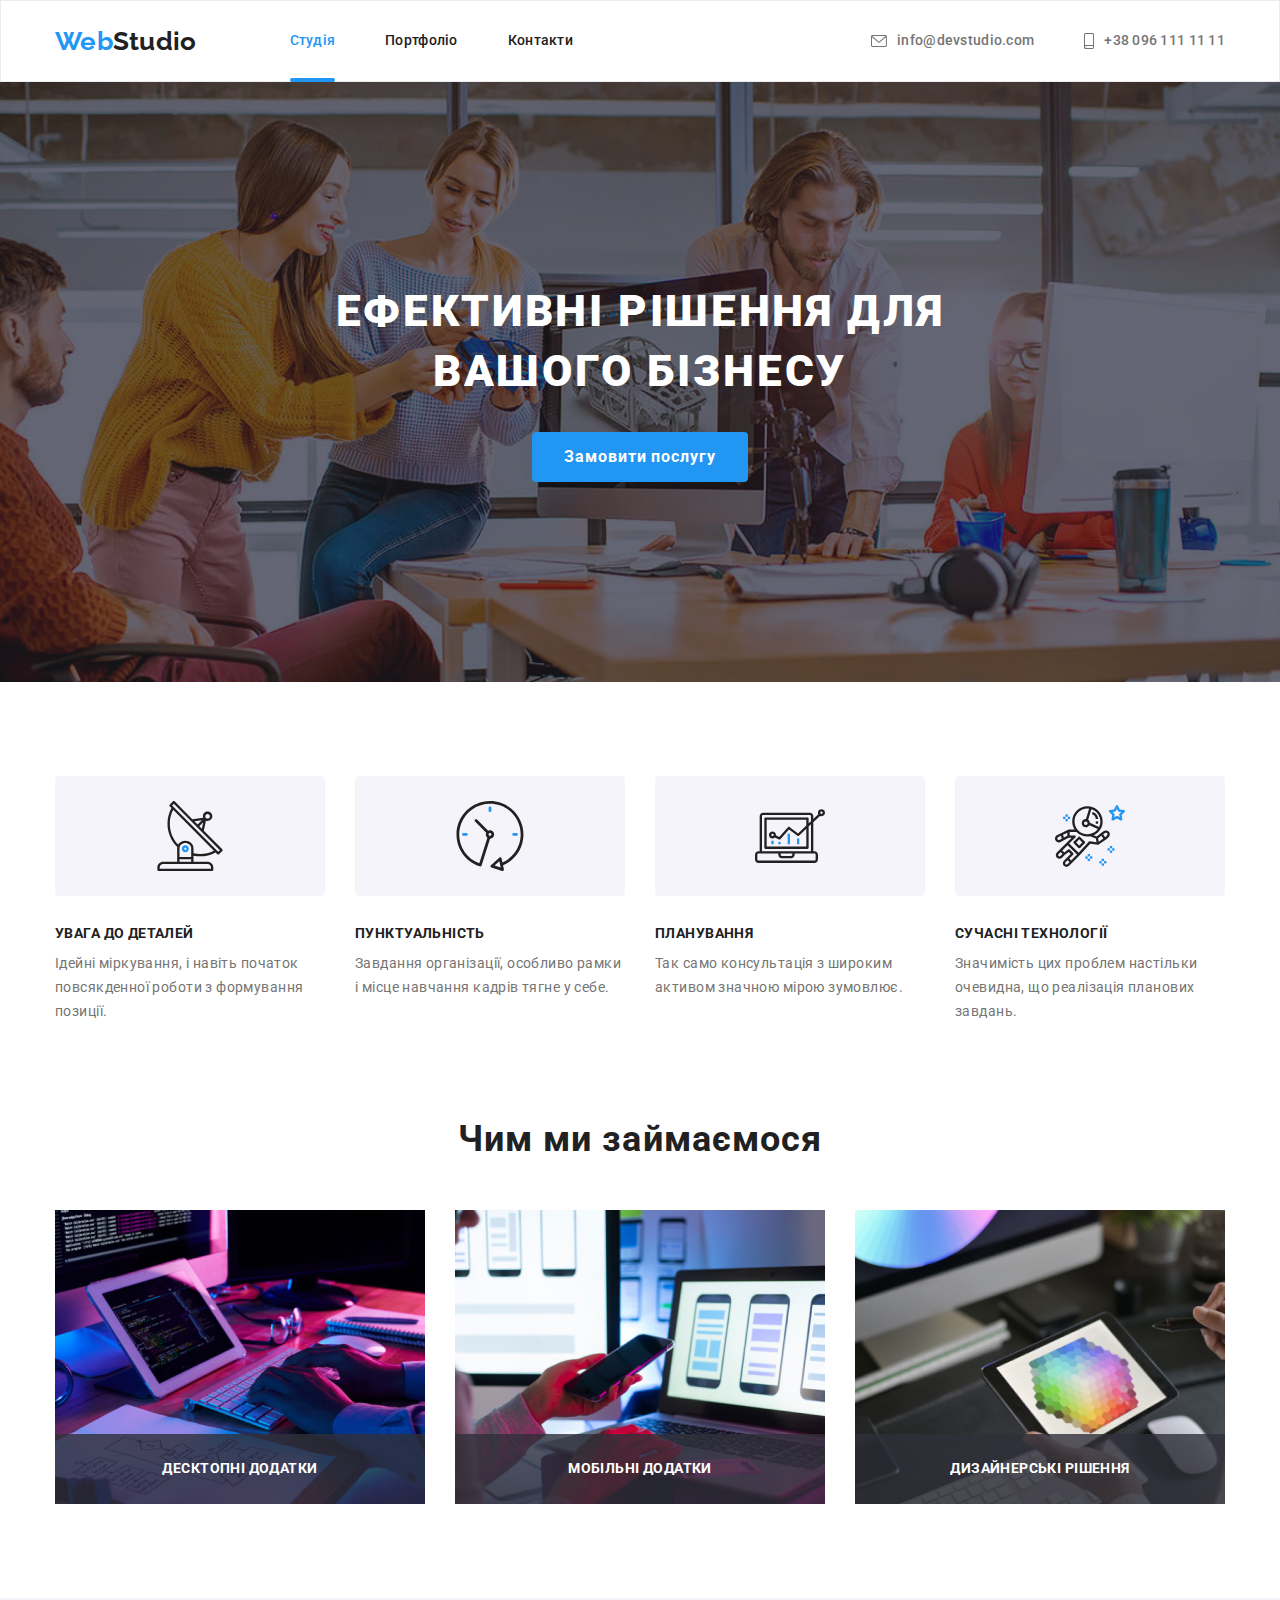
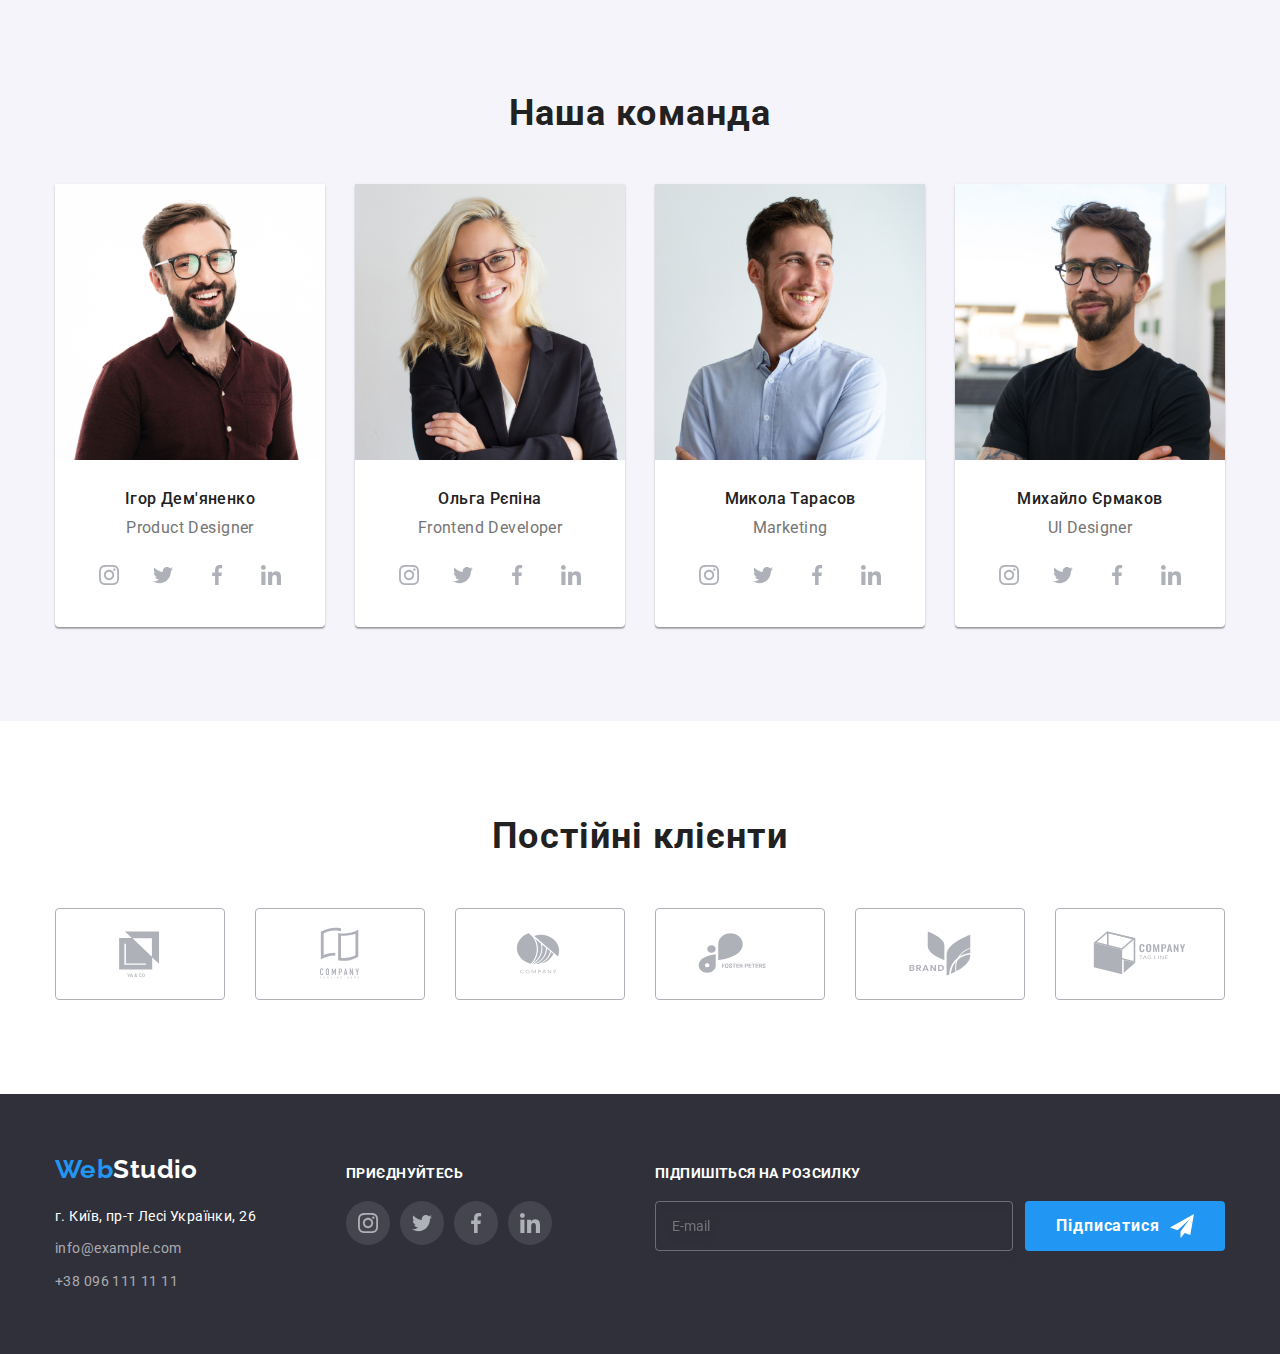
==== commit 0cf1b92e: "hw8" ====
--- a/index.html
+++ b/index.html
@@ -32,7 +32,7 @@
       href="https://fonts.googleapis.com/css2?family=Raleway:wght@700&family=Roboto:wght@400;500;700;900&display=swap"
       rel="stylesheet"
     />
-    <link rel="stylesheet" href="./styles/styles.css" />
+    <link rel="stylesheet" href="./css/main.min.css" />
     <title>WebStudio</title>
   </head>
   <body>
@@ -74,6 +74,87 @@
             >
           </li>
         </ul>
+        <button class="mobile-button mobile-button--open" type="button">
+          <svg class="mobile-button__icon" width="24" height="16">
+            <use href="./images/icons.svg#icon-burger"></use>
+          </svg>
+        </button>
+        <div class="mobile-menu is-hidden">
+          <button class="mobile-button mobile-button--close" type="button">
+            <svg class="mobile-button__icon" width="24" height="16">
+              <use href="./images/icons.svg#icon-cross"></use>
+            </svg>
+          </button>
+          <nav class="mobile-nav">
+            <ul class="mobile-nav__list">
+              <li class="mobile-nav__item">
+                <a
+                  href="./index.html"
+                  class="mobile-nav__link mobile-nav__link--current"
+                  >Студія</a
+                >
+              </li>
+              <li class="mobile-nav__item">
+                <a href="./portfolio.html" class="mobile-nav__link"
+                  >Портфоліо</a
+                >
+              </li>
+              <li class="mobile-nav__item">
+                <a href="#mobile-info" class="mobile-nav__link">Контакти</a>
+              </li>
+            </ul>
+          </nav>
+          <ul class="mobile-info" id="mobile-info">
+            <li class="mobile-info__item">
+              <a href="tel:+380961111111" class="mobile-info__link"
+                >+38 096 111 11 11</a
+              >
+            </li>
+            <li class="mobile-info__item">
+              <a href="mailto:info@devstudio.com" class="mobile-info__link"
+                >info@devstudio.com</a
+              >
+            </li>
+          </ul>
+          <ul class="mobile-socials">
+            <li class="mobile-socials__item">
+              <a
+                href="https://www.instagram.com/"
+                rel="noopener noreferrer"
+                target="_blank"
+                class="mobile-socials__link"
+                >Instagram</a
+              >
+            </li>
+            <li class="mobile-socials__item">
+              <a
+                href="https://twitter.com/home?lang=ru"
+                rel="noopener noreferrer"
+                target="_blank"
+                class="mobile-socials__link"
+                >Twitter</a
+              >
+            </li>
+            <li class="mobile-socials__item">
+              <a
+                href="https://uk-ua.facebook.com/"
+                rel="noopener noreferrer"
+                target="_blank"
+                class="mobile-socials__link"
+                >Facebook</a
+              >
+            </li>
+            <li class="mobile-socials__item">
+              <a
+                href="https://www.linkedin.com/home?originalSubdomain=ua"
+                rel="noopener noreferrer"
+                target="_blank"
+                class="mobile-socials__link"
+                >LinkedIn</a
+              >
+            </li>
+          </ul>
+        </div>
       </div>
     </header>
 
@@ -84,7 +165,7 @@
           Ефективні рішення для <br />
           вашого бізнесу
         </h1>
-        <button class="hero__button" type="button" data-modal-open>
+        <button class="hero__button btn" type="button" data-modal-open>
           Замовити послугу
         </button>
       </section>
@@ -151,34 +232,61 @@
           <h2 class="activities__title sub-title">Чим ми займаємося</h2>
           <ul class="activities__list">
             <li class="activities__item">
-              <img
-                class="activities__img"
-                src="./images/img1.jpg"
-                alt="Десктопні додатки"
-                width="370"
-              />
+              <picture>
+                <source
+                  srcset="
+                    ./images/index/desktop/img1.jpg    1x,
+                    ./images/index/desktop/img1@2x.jpg 2x
+                  "
+                  type="image/jpeg"
+                />
+                <img
+                  class="activities__img"
+                  src="./images/index/desktop/img1.jpg"
+                  alt="Десктопні додатки"
+                  width="370"
+                />
+              </picture>
               <div class="activities__box">
                 <h3 class="activities__heading">Десктопні додатки</h3>
               </div>
             </li>
             <li class="activities__item">
-              <img
-                class="activities__img"
-                src="./images/img2.jpg"
-                alt="Мобільні додатки"
-                width="370"
-              />
+              <picture>
+                <source
+                  srcset="
+                    ./images/index/desktop/img2.jpg    1x,
+                    ./images/index/desktop/img2@2x.jpg 2x
+                  "
+                  type="image/jpeg"
+                />
+                <img
+                  class="activities__img"
+                  src="./images/img2.jpg"
+                  alt="Мобільні додатки"
+                  width="370"
+                />
+              </picture>
               <div class="activities__box">
                 <h3 class="activities__heading">Мобільні додатки</h3>
               </div>
             </li>
             <li class="activities__item">
-              <img
-                class="activities__img"
-                src="./images/img3.jpg"
-                alt="Дизайнерські рішення"
-                width="370"
-              />
+              <picture>
+                <source
+                  srcset="
+                    ./images/index/desktop/img3.jpg    1x,
+                    ./images/index/desktop/img3@2x.jpg 2x
+                  "
+                  type="image/jpeg"
+                />
+                <img
+                  class="activities__img"
+                  src="./images/img3.jpg"
+                  alt="Дизайнерські рішення"
+                  width="370"
+                />
+              </picture>
               <div class="activities__box">
                 <h3 class="activities__heading">Дизайнерські рішення</h3>
               </div>
@@ -193,12 +301,32 @@
           <h2 class="sub-title">Наша команда</h2>
           <ul class="team__list">
             <li class="team__item">
-              <img
-                class="team__img"
-                src="./images/team1.jpg"
-                alt="Ігор Дем'яненко"
-                width="270"
-              />
+              <picture>
+                <source
+                  srcset="./images/index/desktop/team1.jpg 1x
+                ./images/index/desktop/team1@2x.jpg 2x"
+                  media="(min-width: 1200px)"
+                  type="image/jpeg"
+                />
+                <source
+                  srcset="./images/index/tablet/team1.jpg 1x
+                ./images/index/tablet/team1@2x.jpg 2x"
+                  media="(min-width: 768px)"
+                  type="image/jpeg"
+                />
+                <source
+                  srcset="./images/index/mobile/team1.jpg 1x
+                ./images/index/mobile/team1@2x.jpg 2x"
+                  media="(max-width: 767px)"
+                  type="image/jpeg"
+                />
+                <img
+                  class="team__img"
+                  src="./images/index/mobile/team1.jpg"
+                  alt="Ігор Дем'яненко"
+                  width="450"
+                />
+              </picture>
               <div class="team__content">
                 <h3 class="team__title">Ігор Дем'яненко</h3>
                 <p class="team__description" lang="en">Product Designer</p>
@@ -211,7 +339,7 @@
                     rel="noopener noreferrer"
                     target="_blank"
                   >
-                    <svg class="socials__icon" width="20" height="20">
+                    <svg class="socials__icon icon" width="20" height="20">
                       <use href="./images/icons.svg#icon-instagram"></use>
                     </svg>
                   </a>
@@ -223,7 +351,7 @@
                     rel="noopener noreferrer"
                     target="_blank"
                   >
-                    <svg class="socials__icon" width="20" height="20">
+                    <svg class="socials__icon icon" width="20" height="20">
                       <use href="./images/icons.svg#icon-twitter"></use>
                     </svg>
                   </a>
@@ -235,7 +363,7 @@
                     rel="noopener noreferrer"
                     target="_blank"
                   >
-                    <svg class="socials__icon" width="20" height="20">
+                    <svg class="socials__icon icon" width="20" height="20">
                       <use href="./images/icons.svg#icon-facebook"></use>
                     </svg>
                   </a>
@@ -247,7 +375,7 @@
                     rel="noopener noreferrer"
                     target="_blank"
                   >
-                    <svg class="socials__icon" width="20" height="20">
+                    <svg class="socials__icon icon" width="20" height="20">
                       <use href="./images/icons.svg#icon-linkedin"></use>
                     </svg>
                   </a>
@@ -255,12 +383,32 @@
               </ul>
             </li>
             <li class="team__item">
-              <img
-                class="team__img"
-                src="./images/team2.jpg"
-                alt="Ольга Рєпіна"
-                width="270"
-              />
+              <picture>
+                <source
+                  srcset="./images/index/desktop/team2.jpg 1x
+                ./images/index/desktop/team2@2x.jpg 2x"
+                  media="(min-width: 1200px)"
+                  type="image/jpeg"
+                />
+                <source
+                  srcset="./images/index/tablet/team2.jpg 1x
+                ./images/index/tablet/team2@2x.jpg 2x"
+                  media="(min-width: 768px)"
+                  type="image/jpeg"
+                />
+                <source
+                  srcset="./images/index/mobile/team2.jpg 1x
+                ./images/index/mobile/team2@2x.jpg 2x"
+                  media="(max-width: 767px)"
+                  type="image/jpeg"
+                />
+                <img
+                  class="team__img"
+                  src="./images/index/mobile/team2.jpg"
+                  alt="Ольга Рєпіна"
+                  width="450"
+                />
+              </picture>
               <div class="team__content">
                 <h3 class="team__title">Ольга Рєпіна</h3>
                 <p class="team__description" lang="en">Frontend Developer</p>
@@ -273,7 +421,7 @@
                     rel="noopener noreferrer"
                     target="_blank"
                   >
-                    <svg class="socials__icon" width="20" height="20">
+                    <svg class="socials__icon icon" width="20" height="20">
                       <use href="./images/icons.svg#icon-instagram"></use>
                     </svg>
                   </a>
@@ -285,7 +433,7 @@
                     rel="noopener noreferrer"
                     target="_blank"
                   >
-                    <svg class="socials__icon" width="20" height="20">
+                    <svg class="socials__icon icon" width="20" height="20">
                       <use href="./images/icons.svg#icon-twitter"></use>
                     </svg>
                   </a>
@@ -297,7 +445,7 @@
                     rel="noopener noreferrer"
                     target="_blank"
                   >
-                    <svg class="socials__icon" width="20" height="20">
+                    <svg class="socials__icon icon" width="20" height="20">
                       <use href="./images/icons.svg#icon-facebook"></use>
                     </svg>
                   </a>
@@ -309,7 +457,7 @@
                     rel="noopener noreferrer"
                     target="_blank"
                   >
-                    <svg class="socials__icon" width="20" height="20">
+                    <svg class="socials__icon icon" width="20" height="20">
                       <use href="./images/icons.svg#icon-linkedin"></use>
                     </svg>
                   </a>
@@ -317,12 +465,32 @@
               </ul>
             </li>
             <li class="team__item">
-              <img
-                class="team__img"
-                src="./images/team3.jpg"
-                alt="Микола Тарасов"
-                width="270"
-              />
+              <picture>
+                <source
+                  srcset="./images/index/desktop/team3.jpg 1x
+                ./images/index/desktop/team3@2x.jpg 2x"
+                  media="(min-width: 1200px)"
+                  type="image/jpeg"
+                />
+                <source
+                  srcset="./images/index/tablet/team3.jpg 1x
+                ./images/index/tablet/team3@2x.jpg 2x"
+                  media="(min-width: 768px)"
+                  type="image/jpeg"
+                />
+                <source
+                  srcset="./images/index/mobile/team3.jpg 1x
+                ./images/index/mobile/team3@2x.jpg 2x"
+                  media="(max-width: 767px)"
+                  type="image/jpeg"
+                />
+                <img
+                  class="team__img"
+                  src="./images/index/mobile/team3.jpg"
+                  alt="Микола Тарасов"
+                  width="450"
+                />
+              </picture>
               <div class="team__content">
                 <h3 class="team__title">Микола Тарасов</h3>
                 <p class="team__description" lang="en">Marketing</p>
@@ -335,7 +503,7 @@
                     rel="noopener noreferrer"
                     target="_blank"
                   >
-                    <svg class="socials__icon" width="20" height="20">
+                    <svg class="socials__icon icon" width="20" height="20">
                       <use href="./images/icons.svg#icon-instagram"></use>
                     </svg>
                   </a>
@@ -347,7 +515,7 @@
                     rel="noopener noreferrer"
                     target="_blank"
                   >
-                    <svg class="socials__icon" width="20" height="20">
+                    <svg class="socials__icon icon" width="20" height="20">
                       <use href="./images/icons.svg#icon-twitter"></use>
                     </svg>
                   </a>
@@ -359,7 +527,7 @@
                     rel="noopener noreferrer"
                     target="_blank"
                   >
-                    <svg class="socials__icon" width="20" height="20">
+                    <svg class="socials__icon icon" width="20" height="20">
                       <use href="./images/icons.svg#icon-facebook"></use>
                     </svg>
                   </a>
@@ -371,7 +539,7 @@
                     rel="noopener noreferrer"
                     target="_blank"
                   >
-                    <svg class="socials__icon" width="20" height="20">
+                    <svg class="socials__icon icon" width="20" height="20">
                       <use href="./images/icons.svg#icon-linkedin"></use>
                     </svg>
                   </a>
@@ -379,12 +547,32 @@
               </ul>
             </li>
             <li class="team__item">
-              <img
-                class="team__img"
-                src="./images/team4.jpg"
-                alt="Михайло Єрмаков"
-                width="270"
-              />
+              <picture>
+                <source
+                  srcset="./images/index/desktop/team4.jpg 1x
+                ./images/index/desktop/team4@2x.jpg 2x"
+                  media="(min-width: 1200px)"
+                  type="image/jpeg"
+                />
+                <source
+                  srcset="./images/index/tablet/team4.jpg 1x
+                ./images/index/tablet/team4@2x.jpg 2x"
+                  media="(min-width: 768px)"
+                  type="image/jpeg"
+                />
+                <source
+                  srcset="./images/index/mobile/team4.jpg 1x
+                ./images/index/mobile/team4@2x.jpg 2x"
+                  media="(max-width: 767px)"
+                  type="image/jpeg"
+                />
+                <img
+                  class="team__img"
+                  src="./images/index/mobile/team4.jpg"
+                  alt="Михайло Єрмаков"
+                  width="450"
+                />
+              </picture>
               <div class="team__content">
                 <h3 class="team__title">Михайло Єрмаков</h3>
                 <p class="team__description" lang="en">UI Designer</p>
@@ -397,7 +585,7 @@
                     rel="noopener noreferrer"
                     target="_blank"
                   >
-                    <svg class="socials__icon" width="20" height="20">
+                    <svg class="socials__icon icon" width="20" height="20">
                       <use href="./images/icons.svg#icon-instagram"></use>
                     </svg>
                   </a>
@@ -409,7 +597,7 @@
                     rel="noopener noreferrer"
                     target="_blank"
                   >
-                    <svg class="socials__icon" width="20" height="20">
+                    <svg class="socials__icon icon" width="20" height="20">
                       <use href="./images/icons.svg#icon-twitter"></use>
                     </svg>
                   </a>
@@ -421,7 +609,7 @@
                     rel="noopener noreferrer"
                     target="_blank"
                   >
-                    <svg class="socials__icon" width="20" height="20">
+                    <svg class="socials__icon icon" width="20" height="20">
                       <use href="./images/icons.svg#icon-facebook"></use>
                     </svg>
                   </a>
@@ -433,7 +621,7 @@
                     rel="noopener noreferrer"
                     target="_blank"
                   >
-                    <svg class="socials__icon" width="20" height="20">
+                    <svg class="socials__icon icon" width="20" height="20">
                       <use href="./images/icons.svg#icon-linkedin"></use>
                     </svg>
                   </a>
@@ -451,42 +639,42 @@
           <ul class="clients__list">
             <li class="clients__item">
               <a class="clients__link" href="#">
-                <svg class="clients__icon" width="106" height="60">
+                <svg class="clients__icon icon" width="106" height="60">
                   <use href="./images/icons.svg#icon-client1"></use>
                 </svg>
               </a>
             </li>
             <li class="clients__item">
               <a class="clients__link" href="#">
-                <svg class="clients__icon" width="106" height="60">
+                <svg class="clients__icon icon" width="106" height="60">
                   <use href="./images/icons.svg#icon-client2"></use>
                 </svg>
               </a>
             </li>
             <li class="clients__item">
               <a class="clients__link" href="#">
-                <svg class="clients__icon" width="106" height="60">
+                <svg class="clients__icon icon" width="106" height="60">
                   <use href="./images/icons.svg#icon-client3"></use>
                 </svg>
               </a>
             </li>
             <li class="clients__item">
               <a class="clients__link" href="#">
-                <svg class="clients__icon" width="106" height="60">
+                <svg class="clients__icon icon" width="106" height="60">
                   <use href="./images/icons.svg#icon-client4"></use>
                 </svg>
               </a>
             </li>
             <li class="clients__item">
               <a class="clients__link" href="#">
-                <svg class="clients__icon" width="106" height="60">
+                <svg class="clients__icon icon" width="106" height="60">
                   <use href="./images/icons.svg#icon-client5"></use>
                 </svg>
               </a>
             </li>
             <li class="clients__item">
               <a class="clients__link" href="#">
-                <svg class="clients__icon" width="106" height="60">
+                <svg class="clients__icon icon" width="106" height="60">
                   <use href="./images/icons.svg#icon-client6"></use>
                 </svg>
               </a>
@@ -501,7 +689,7 @@
       <div class="footer__container container">
         <div class="footer__contacts" id="footer__contacts">
           <a href="./index.html" class="logo" lang="en"
-            >Web<span class="logo_buttom">Studio</span></a
+            >Web<span class="logo_bottom">Studio</span></a
           >
           <address class="footer__address address">
             <p class="address__info">г. Київ, пр-т Лесі Українки, 26</p>
@@ -530,7 +718,7 @@
                 rel="noopener noreferrer"
                 target="_blank"
               >
-                <svg class="socials__icon" width="20" height="20">
+                <svg class="socials__icon icon" width="20" height="20">
                   <use href="./images/icons.svg#icon-instagram"></use>
                 </svg>
               </a>
@@ -542,7 +730,7 @@
                 rel="noopener noreferrer"
                 target="_blank"
               >
-                <svg class="socials__icon" width="20" height="20">
+                <svg class="socials__icon icon" width="20" height="20">
                   <use href="./images/icons.svg#icon-twitter"></use>
                 </svg>
               </a>
@@ -554,7 +742,7 @@
                 rel="noopener noreferrer"
                 target="_blank"
               >
-                <svg class="socials__icon" width="20" height="20">
+                <svg class="socials__icon icon" width="20" height="20">
                   <use href="./images/icons.svg#icon-facebook"></use>
                 </svg>
               </a>
@@ -566,7 +754,7 @@
                 rel="noopener noreferrer"
                 target="_blank"
               >
-                <svg class="socials__icon" width="20" height="20">
+                <svg class="socials__icon icon" width="20" height="20">
                   <use href="./images/icons.svg#icon-linkedin"></use>
                 </svg>
               </a>
@@ -582,9 +770,9 @@
               name="email"
               placeholder="E-mail"
             />
-            <button class="footer__button" type="submit">
+            <button class="footer__button btn" type="submit">
               Підписатися
-              <svg class="" width="24" height="24">
+              <svg class="btn--icon" width="24" height="24">
                 <use href="./images/icons.svg#icon-send"></use>
               </svg>
             </button>
@@ -597,7 +785,7 @@
     <div class="backdrop is-hidden" data-modal>
       <div class="modal">
         <button class="modal__btn" type="button" data-modal-close>
-          <svg class="modal__icon--btn" width="11" height="11">
+          <svg class="modal__icon--btn icon" width="11" height="11">
             <use href="./images/icons.svg#icon-cross"></use>
           </svg>
         </button>
@@ -606,21 +794,21 @@
           <label class="modal__label" for="name">Ім'я</label>
           <div class="modal__field">
             <input class="modal__input" type="text" id="name" required />
-            <svg class="modal__icon" width="18" height="18">
+            <svg class="modal__icon icon" width="18" height="18">
               <use href="./images/icons.svg#icon-person"></use>
             </svg>
           </div>
           <label class="modal__label" for="phone">Телефон</label>
           <div class="modal__field">
             <input class="modal__input" type="tel" id="phone" required />
-            <svg class="modal__icon" width="18" height="18">
+            <svg class="modal__icon icon" width="18" height="18">
               <use href="./images/icons.svg#icon-tel"></use>
             </svg>
           </div>
           <label class="modal__label" for="email">Пошта</label>
           <div class="modal__field">
             <input class="modal__input" type="email" id="email" required />
-            <svg class="modal__icon" width="18" height="18">
+            <svg class="modal__icon icon" width="18" height="18">
               <use href="./images/icons.svg#icon-email"></use>
             </svg>
           </div>
@@ -638,6 +826,7 @@
               type="checkbox"
               name="check"
               id="check"
+              required
             />
             <span class="modal__check">
               <svg class="modal__icon--check" width="11" height="8">
@@ -647,10 +836,11 @@
             Погоджуюся з розсилкою та приймаю
             <a class="modal__link" href="#"> Умови договору</a></label
           >
-          <button class="modal__submit" type="submit">Відправити</button>
+          <button class="modal__submit btn" type="submit">Відправити</button>
         </form>
       </div>
     </div>
     <script src="./js/modal.js"></script>
+    <script src="./js/menu.js"></script>
   </body>
 </html>
--- a/css/main.min.css
+++ b/css/main.min.css
@@ -0,0 +1 @@
+*,*::before,*::after{box-sizing:border-box}body{margin:0;padding:0;position:relative;z-index:1;color:#757575;font-size:14px;letter-spacing:.03em;font-family:"Roboto",sans-serif}h1,h2,h3,p,ul{margin:0;padding:0}ul{list-style:none}a{text-decoration:none;cursor:pointer}img{display:block;max-width:100%;height:auto}.visually-hidden{position:absolute !important;clip:rect(1px 1px 1px 1px);clip:rect(1px, 1px, 1px, 1px);padding:0 !important;border:0 !important;height:1px !important;width:1px !important;overflow:hidden}.section{padding-top:60px;padding-bottom:60px}@media screen and (min-width: 1200px){.section{padding-top:94px;padding-bottom:94px}}.container{width:100%;margin:0 auto;padding-left:15px;padding-right:15px}@media screen and (max-width: 767px){.container{max-width:480px}}@media screen and (min-width: 768px){.container{width:768px}}@media screen and (min-width: 1200px){.container{width:1200px}}.logo{font-family:"Raleway",sans-serif;font-size:24px;font-weight:700;color:#2196f3;line-height:1.19}@media screen and (max-width: 767px){.logo{padding:16px 0}}@media screen and (min-width: 1200px){.logo{font-size:26px}}.logo__top{color:#212121}@media screen and (min-width: 768px){.logo__top{margin-right:88px}}@media screen and (min-width: 1200px){.logo__top{margin-right:93px}}.logo_bottom{color:#fff}.btn{font-weight:700;font-size:16px;line-height:1.88;text-align:center;letter-spacing:.06em;color:#fff;background-color:#2196f3;border-radius:4px;border-style:none;cursor:pointer;transition-property:opacity;transition-duration:500ms;transition-timing-function:cubic-bezier(0.4, 0, 0.2, 1)}.btn:focus,.btn::after,.btn:hover{opacity:.8}.icon{transition-duration:fill;transition-duration:500ms;transition-timing-function:cubic-bezier(0.4, 0, 0.2, 1)}.link:hover,.link:focus,.link:active{color:#2196f3}.sub-title{margin-bottom:30px;font-size:28px;letter-spacing:.03em;line-height:1.18;text-align:center;color:#212121}@media screen and (min-width: 1200px){.sub-title{margin-bottom:50px;line-height:1.17;font-size:36px}}.nav__list{display:none}@media screen and (min-width: 768px){.nav__list{display:flex}}.nav__item:not(:last-child){margin-right:50px}.nav__link{display:block;position:relative;padding-top:32px;padding-bottom:32px;color:#212121;transition-property:color;transition-duration:500ms;transition-timing-function:cubic-bezier(0.4, 0, 0.2, 1)}.nav__link-current{color:#2196f3}.nav__link-current::after{display:block;height:4px;width:100%;bottom:-1px;position:absolute;content:"";background-color:#2196f3;border-radius:2px}.info{display:none}@media screen and (min-width: 768px){.info{display:block;margin-left:auto}}@media screen and (min-width: 1200px){.info{display:flex;gap:50px}}@media screen and (max-width: 1199px){.info__item:first-child{margin-bottom:10px}}.info__link{display:flex;align-items:center;font-size:12px;color:#757575;transition-property:color;transition-duration:500ms;transition-timing-function:cubic-bezier(0.4, 0, 0.2, 1)}@media screen and (min-width: 1200px){.info__link{padding-top:32px;padding-bottom:32px;font-size:14px}}.info__icon{margin-right:10px;fill:currentColor}.socials{display:flex;justify-content:center;align-items:center;gap:10px}.socials__link{display:flex;justify-content:center;align-items:center;width:44px;height:44px;border-radius:50%;transition-property:background-color;transition-duration:500ms;transition-timing-function:cubic-bezier(0.4, 0, 0.2, 1)}.socials__link:hover{background-color:#2196f3}.socials__icon{fill:#afb1b8}.socials__link:hover .socials__icon{fill:#fff}.address__info{margin-bottom:9px;color:#fff}.address__item:not(:last-child){margin-bottom:9px}.address__link{color:rgba(255,255,255,.6);transition-property:opacity;transition-duration:500ms;transition-timing-function:cubic-bezier(0.4, 0, 0.2, 1)}.address__link:hover,.address__link:focus,.address__link:active{opacity:.7}.backdrop{position:fixed;top:0;left:0;width:100%;height:100%;background:rgba(0,0,0,.2);transition-duration:opacity;transition-duration:500ms;transition-timing-function:cubic-bezier(0.4, 0, 0.2, 1)}.backdrop.is-hidden{opacity:0;pointer-events:none}.modal{position:absolute;top:50%;left:50%;transform:translate(-50%, -50%) scale(1);width:450px;min-height:610px;padding:40px;box-shadow:0px 1px 3px rgba(0,0,0,.12),0px 1px 1px rgba(0,0,0,.14),0px 2px 1px rgba(0,0,0,.2);border-radius:4px;background:#fff;transition-duration:transform;transition-duration:500ms;transition-timing-function:cubic-bezier(0.4, 0, 0.2, 1)}@media screen and (max-width: 430px){.modal{width:98%;padding-left:10px;padding-right:10px}}@media screen and (min-width: 1200px){.modal{width:528px;min-height:581px}}.is-hidden .modal{transform:translate(-50%, -50%) scale(0.8)}.modal__btn{display:flex;justify-content:center;align-items:center;width:30px;height:30px;position:absolute;top:8px;right:8px;background:rgba(0,0,0,0);border-radius:50%;border:1px solid rgba(0,0,0,.1);cursor:pointer}.modal__btn:hover .modal__icon--btn,.modal__btn:active .modal__icon--btn,.modal__btn:focus .modal__icon--btn{fill:#2196f3}.modal__heading{margin-bottom:12px;text-align:center;font-weight:700;font-size:20px;line-height:1.15;color:#212121}.modal__label{display:block;margin-bottom:4px;font-size:12px;line-height:1.17;letter-spacing:.01em}.modal__field{position:relative;margin-bottom:10px}.modal__icon{position:absolute;top:50%;left:12px;transform:translateY(-50%)}.modal__input:hover+.modal__icon{fill:#2196f3}.modal__input{width:100%;height:40px;padding-left:42px;font-size:12px;line-height:1.17;letter-spacing:.01em;border:1px solid rgba(33,33,33,.2);border-radius:4px;outline:none;transition-duration:border-color;transition-duration:500ms;transition-timing-function:cubic-bezier(0.4, 0, 0.2, 1);cursor:pointer}.modal__input:hover,.modal__input:focus,.modal__input:active{border-color:#2196f3}.modal__comment{width:100%;height:120px;margin-bottom:20px;padding:12px 16px;font-size:12px;line-height:1.17;letter-spacing:.01em;border:1px solid rgba(33,33,33,.2);border-radius:4px;resize:none;outline:none;transition-duration:border-color;transition-duration:500ms;transition-timing-function:cubic-bezier(0.4, 0, 0.2, 1)}.modal__comment:hover,.modal__comment:focus,.modal__comment:active{border-color:#2196f3}.modal__comment::placeholder{color:rgba(117,117,117,.5)}.modal__label--check{display:flex;justify-content:center;align-items:center;flex-wrap:wrap;margin-bottom:30px;cursor:pointer}@media screen and (max-width: 1199px){.modal__label--check{font-size:12px}}.modal__check{display:flex;justify-content:center;align-items:center;width:16px;height:16px;margin-right:7px;border:2px solid #212121;border-radius:4px}.modal__label--check:focus-within .modal__check{border-color:#2196f3}.modal__input--check:checked+.modal__check{border-color:#2196f3;background-color:#2196f3}.modal__link{margin-left:3px;color:#2196f3;text-decoration:underline}.modal__submit{display:block;margin:0 auto;padding:10px 52px}.buttons-list{display:flex;flex-wrap:wrap;margin-bottom:40px;margin-top:-15px}@media screen and (min-width: 768px){.buttons-list{justify-content:center;margin-bottom:30px;gap:8px}}@media screen and (min-width: 1200px){.buttons-list{margin-bottom:50px}}.buttons-list__item{margin-top:15px;margin-right:8px}@media screen and (min-width: 768px){.buttons-list__item{margin-right:0}}.buttons-list__button{padding:6px 22px;font-size:16px;line-height:1.625;font-weight:500;letter-spacing:.03em;color:#212121;background-color:#f5f4fa;transition-property:background-color,color,box-shadow;transition-duration:500ms;transition-timing-function:cubic-bezier(0.4, 0, 0.2, 1)}.buttons-list__button:hover,.buttons-list__button:focus,.buttons-list__button:active{color:#fff;background-color:#2196f3;box-shadow:0px 3px 1px rgba(0,0,0,.1),0px 1px 2px rgba(0,0,0,.08),0px 2px 2px rgba(0,0,0,.12);cursor:pointer}.mobile-button{display:block;height:40px;width:40px;margin-left:auto;background-color:rgba(0,0,0,0);border:none}@media screen and (min-width: 768px){.mobile-button--open{display:none}}.mobile-button--close{position:fixed;top:10px;right:15px}.mobile-menu{position:fixed;height:100vh;width:100%;top:0;left:0;padding:48px 40px;display:flex;flex-direction:column;justify-content:space-between;z-index:2;background-color:#fff;transition-duration:opacity,transform;transition-duration:500ms;transition-timing-function:cubic-bezier(0.4, 0, 0.2, 1)}.mobile-menu.is-hidden{opacity:0;pointer-events:none;transform:translateX(50%)}.mobile-nav__list{display:flex;flex-direction:column;gap:32px}.mobile-nav__link{font-size:40px;line-height:1.17;letter-spacing:.8px;color:#212121}.mobile-nav__link--current,.mobile-nav__link:hover,.mobile-nav__link:active,.mobile-nav__link:focus{color:#2196f3}.mobile-info__item:first-child{margin-bottom:32px}.mobile-info__link{font-size:24px;line-height:1.17;color:#757575}.mobile-info__item:first-child .mobile-info__link{font-size:34px;color:#2196f3}.mobile-socials{display:flex;flex-wrap:wrap;gap:20px}.mobile-socials__item{position:relative}.mobile-socials__item:not(:last-child)::after{content:"";position:absolute;right:-10px;height:100%;width:1px;background-color:rgba(33,33,33,.2)}.mobile-socials__link{font-size:18px;color:#2196f3;line-height:1.22}.no-scroll{overflow:hidden}.header{letter-spacing:.02em;line-height:1.14;font-weight:500;border:1px solid #ececec}.header__container{display:flex;align-items:center}.hero{margin:0 auto;padding-top:118px;padding-bottom:118px;text-align:center;background-image:linear-gradient(to right, rgba(47, 48, 58, 0.4), rgba(47, 48, 58, 0.4)),url(../images/index/mobile/hero.jpg);background-position:center;background-repeat:no-repeat;background-size:cover}@media(min-device-pixel-ratio: 2),(min-resolution: 192dpi),(min-resolution: 2dppx){.hero{background-image:linear-gradient(to right, rgba(47, 48, 58, 0.4), rgba(47, 48, 58, 0.4)),url(../images/index/mobile/hero@2x.jpg)}}@media screen and (min-width: 768px){.hero{max-width:768px;background-image:linear-gradient(to right, rgba(47, 48, 58, 0.4), rgba(47, 48, 58, 0.4)),url(../images/index/tablet/hero.jpg)}}@media screen and (min-width: 768px)and (min-device-pixel-ratio: 2),screen and (min-width: 768px)and (min-resolution: 192dpi),screen and (min-width: 768px)and (min-resolution: 2dppx){.hero{background-image:linear-gradient(to right, rgba(47, 48, 58, 0.4), rgba(47, 48, 58, 0.4)),url(../images/index/tablet/hero@2x.jpg)}}@media screen and (min-width: 1200px){.hero{max-width:1600px;padding-top:200px;padding-bottom:200px;background-image:linear-gradient(to right, rgba(47, 48, 58, 0.4), rgba(47, 48, 58, 0.4)),url(../images/index/desktop/hero.jpg)}}@media screen and (min-width: 1200px)and (min-device-pixel-ratio: 2),screen and (min-width: 1200px)and (min-resolution: 192dpi),screen and (min-width: 1200px)and (min-resolution: 2dppx){.hero{background-image:linear-gradient(to right, rgba(47, 48, 58, 0.4), rgba(47, 48, 58, 0.4)),url(../images/index/desktop/hero@2x.jpg)}}.hero__title{margin-bottom:30px;font-size:26px;color:#fff;font-style:normal;font-weight:900;letter-spacing:.06em;line-height:1.61;text-transform:uppercase}@media screen and (min-width: 1200px){.hero__title{font-size:44px;line-height:1.36}}.hero__button{padding:10px 32px}.advantages{padding-bottom:60px}@media screen and (min-width: 1200px){.advantages{padding-bottom:0}}@media screen and (min-width: 768px){.advantages__list{display:flex;flex-wrap:wrap;margin-top:-30px;margin-left:-30px}}@media screen and (min-width: 1200px){.advantages__list{flex-wrap:nowrap}}@media screen and (max-width: 767px){.advantages__item:not(:last-child){margin-bottom:30px}}@media screen and (min-width: 768px){.advantages__item{width:calc((100% - 60px)/2);margin-top:30px;margin-left:30px}}@media screen and (min-width: 1200px){.advantages__item{width:calc((100% - 90px)/3);margin-top:30px;margin-left:30px}}.advantages__iconbox{height:120px;display:flex;justify-content:center;align-items:center;margin-bottom:30px;background:#f5f4fa;border-radius:4px}.advantages__title{text-align:center;margin-bottom:10px;color:#212121;font-weight:700;font-size:14px;line-height:1.14;text-transform:uppercase}@media screen and (min-width: 768px){.advantages__title{text-align:left}}.advantages__description{line-height:1.71}@media screen and (max-width: 1199px){.activities{display:none}}.activities__list{display:flex;margin-top:-30px;margin-left:-30px}.activities__item{position:relative;width:calc((100% - 90px)/3);margin-top:30px;margin-left:30px}.activities__box{height:70px;width:100%;position:absolute;bottom:0;display:flex;justify-content:center;align-items:center;background:rgba(47,48,58,.8)}.activities__heading{font-size:14px;line-height:1.14;text-transform:uppercase;color:#fff}.team{background-color:#f5f4fa}.team__list{display:flex;flex-direction:column;flex-wrap:wrap;margin-top:-30px;margin-left:-30px}@media screen and (min-width: 768px){.team__list{flex-direction:row}}.team__item{padding-bottom:24px;width:calc((100% - 30px)/1);margin-top:30px;margin-left:30px;background-color:#fff;box-shadow:0px 1px 3px rgba(0,0,0,.12),0px 1px 1px rgba(0,0,0,.14),0px 2px 1px rgba(0,0,0,.2);border-radius:0px 0px 4px 4px}@media screen and (min-width: 768px){.team__item{width:calc((100% - 60px)/2);margin-top:30px;margin-left:30px}}@media screen and (min-width: 1200px){.team__item{width:calc((100% - 120px)/4);margin-top:30px;margin-left:30px;padding-bottom:30px}}.team__content{margin-top:30px;margin-bottom:16px;text-align:center;font-size:16px;line-height:1.18}.team__title{margin-bottom:10px;font-weight:500;font-size:16px;color:#212121}.clients__list{display:flex;flex-wrap:wrap;margin-top:-30px;margin-left:-30px}.clients__item{width:calc((100% - 60px)/2);margin-top:30px;margin-left:30px}@media screen and (min-width: 768px){.clients__item{width:calc((100% - 90px)/3);margin-top:30px;margin-left:30px}}@media screen and (min-width: 1200px){.clients__item{width:calc((100% - 180px)/6);margin-top:30px;margin-left:30px}}.clients__link{display:flex;justify-content:center;align-items:center;padding:15px 32px;border:1px solid #afb1b8;border-radius:4px;transition-property:border;transition-duration:500ms;transition-timing-function:cubic-bezier(0.4, 0, 0.2, 1)}.clients__link:hover{border-color:#2196f3}.clients__icon{fill:#afb1b8}.clients__link:hover .clients__icon{fill:#2196f3}.portfolio__list{display:flex;flex-wrap:wrap;margin-top:-30px;margin-left:-30px}.portfolio__item{width:calc((100% - 30px)/1);margin-top:30px;margin-left:30px}@media screen and (min-width: 768px){.portfolio__item{width:calc((100% - 60px)/2);margin-top:30px;margin-left:30px}}@media screen and (min-width: 1200px){.portfolio__item{width:calc((100% - 90px)/3);margin-top:30px;margin-left:30px}}.portfolio__link{display:block;transition-property:box-shadow;transition-duration:500ms;transition-timing-function:cubic-bezier(0.4, 0, 0.2, 1)}.portfolio__link:hover{box-shadow:0px 1px 1px rgba(0,0,0,.12),0px 4px 4px rgba(0,0,0,.06),1px 4px 6px rgba(0,0,0,.16)}.portfolio__text{padding-top:20px;padding-bottom:20px;padding-left:24px;border:1px solid #eee;border-top:none}.portfolio__box{position:relative;overflow:hidden}.portfolio__description{height:100%;position:absolute;top:0;padding:63px 24px;font-size:18px;line-height:1.56;color:#fff;background:rgba(33,150,243,.9);transform:translateY(100%);z-index:0;transition-property:transform;transition-duration:500ms;transition-timing-function:cubic-bezier(0.4, 0, 0.2, 1)}.portfolio__link:hover .portfolio__description{transform:translateY(0)}.portfolio__heading{font-weight:700;font-size:18px;line-height:2;letter-spacing:.06em;color:#212121}.portfolio__sub-title{font-size:16px;line-height:1.88;color:#757575}.footer{padding-top:60px;padding-bottom:60px;background-color:#2f303a}.footer__container{text-align:center}@media screen and (min-width: 768px){.footer__container{display:flex;flex-wrap:wrap;align-items:baseline;justify-content:space-between}}@media screen and (min-width: 1200px){.footer__container{text-align:left}}.footer__address{margin-top:20px;font-style:normal;line-height:1.71}.footer__socials{margin-top:60px}@media screen and (min-width: 768px){.footer__socials{margin-top:0}}@media screen and (min-width: 1200px){.footer__socials{margin-left:90px}}.footer__title{margin-bottom:20px;text-transform:uppercase;font-weight:700;color:#fff}.socials__link--footer{background:rgba(255,255,255,.1)}@media screen and (max-width: 1199px){.footer__subscription{margin:0 auto;margin-top:60px}}@media screen and (min-width: 1200px){.footer__subscription{margin-top:0;margin-left:auto}}.footer__form{display:flex;flex-direction:column;align-items:center}@media screen and (min-width: 1200px){.footer__form{flex-direction:row}}.footer__input{display:flex;align-items:center;width:100%;height:50px;padding-left:16px;margin-bottom:20px;color:#fff;background-color:inherit;border:1px solid rgba(255,255,255,.3);filter:drop-shadow(0px 4px 4px rgba(0, 0, 0, 0.15));border-radius:4px;transition-property:border-color;transition-duration:500ms;transition-timing-function:cubic-bezier(0.4, 0, 0.2, 1);outline:none;cursor:pointer}.footer__input:hover,.footer__input:focus,.footer__input:active{border-color:#2196f3}@media screen and (min-width: 768px){.footer__input{width:450px}}@media screen and (min-width: 1200px){.footer__input{width:358px;margin-right:12px;margin-bottom:0}}.footer__button{width:200px;height:50px;display:flex;justify-content:center;align-items:center;gap:10px}/*# sourceMappingURL=main.min.css.map */